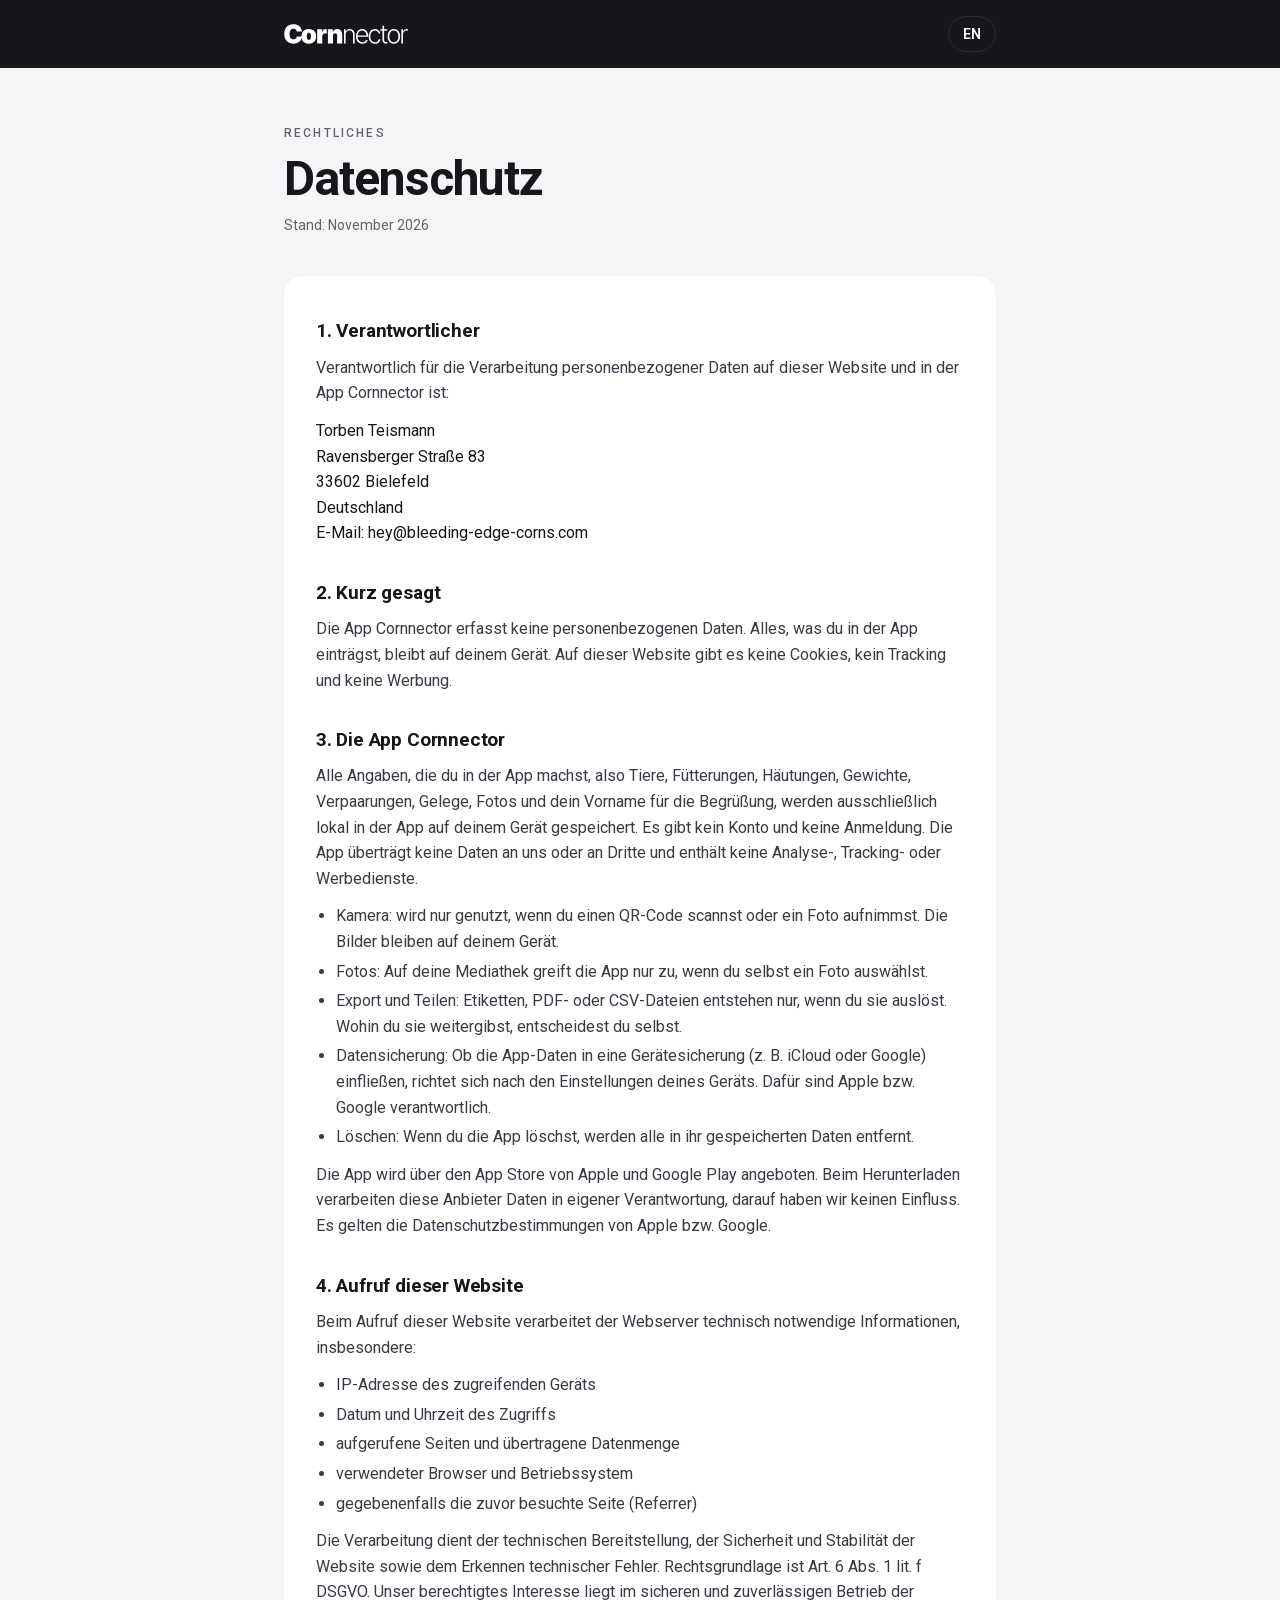
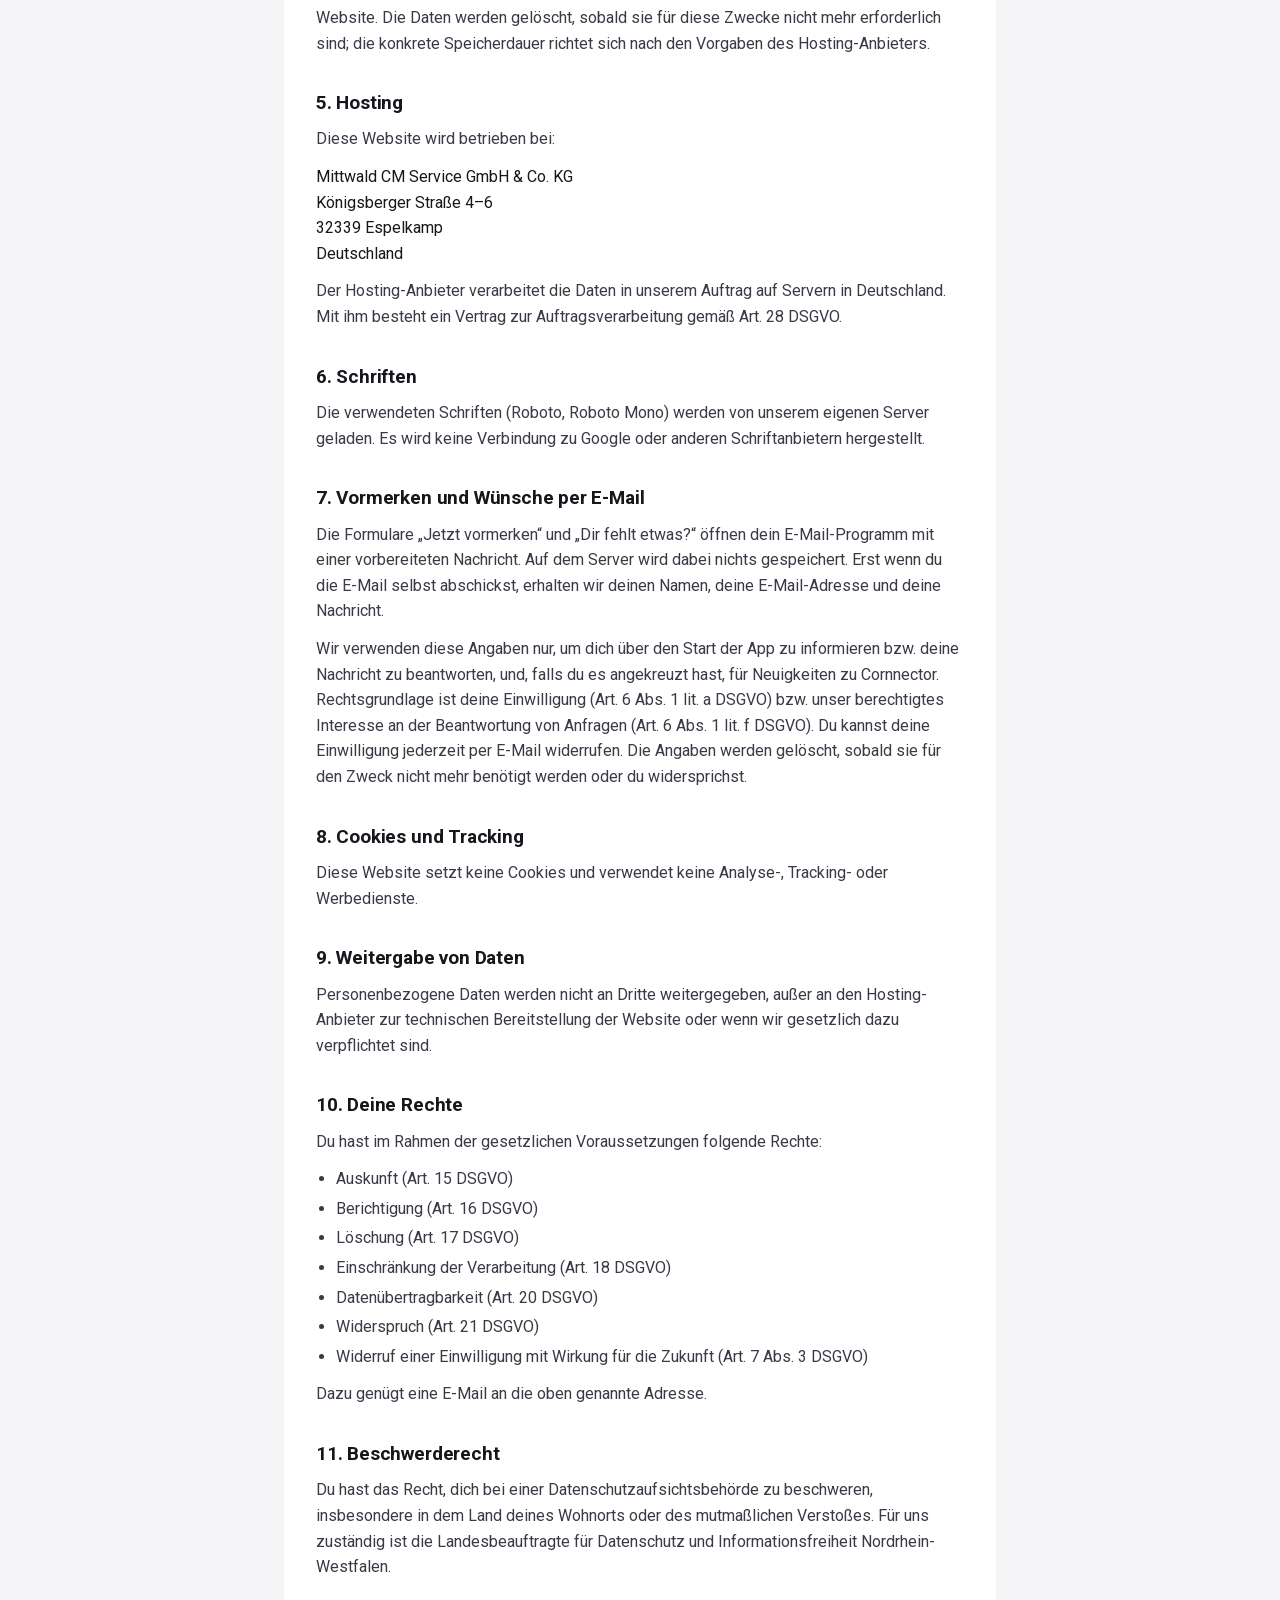
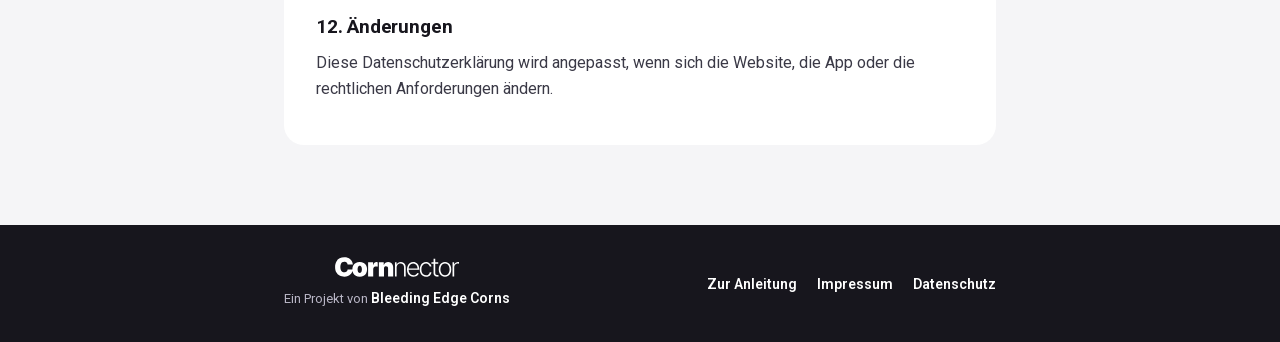
==== datenschutz/index.html @ 2b3719d5 "Cornnector-Seite (DE/EN) mit Pages-Workflow Co-Authored-By: Claude Opus 5.5 <noreply@anthropic.com> " ====
<!DOCTYPE html>
<html lang="de">
<head>
<meta charset="utf-8">
<meta name="viewport" content="width=device-width, initial-scale=1">
<meta name="robots" content="noindex, follow">
<title>Datenschutz · Cornnector</title>
<style>
@font-face{font-family:'Roboto';font-style:normal;font-weight:100 900;font-display:swap;src:url(../assets/fonts/roboto-latin-ext-0.woff2) format('woff2');unicode-range:U+0100-02BA,U+02BD-02C5,U+02C7-02CC,U+02CE-02D7,U+02DD-02FF,U+1D00-1DBF,U+1E00-1E9F,U+1EF2-1EFF,U+2020,U+20A0-20AB,U+20AD-20C0,U+2113,U+2C60-2C7F,U+A720-A7FF}
@font-face{font-family:'Roboto';font-style:normal;font-weight:100 900;font-display:swap;src:url(../assets/fonts/roboto-latin-1.woff2) format('woff2');unicode-range:U+0000-00FF,U+0131,U+0152-0153,U+02BB-02BC,U+02C6,U+02DA,U+02DC,U+0304,U+0308,U+0329,U+2000-206F,U+20AC,U+2122,U+2191,U+2193,U+2212,U+2215,U+FEFF,U+FFFD}
@font-face{font-family:'Roboto Mono';font-style:normal;font-weight:100 900;font-display:swap;src:url(../assets/fonts/roboto-mono-latin-ext-wght-normal.woff2) format('woff2');unicode-range:U+0100-02BA,U+02BD-02C5,U+02C7-02CC,U+02CE-02D7,U+02DD-02FF,U+1D00-1DBF,U+1E00-1E9F,U+1EF2-1EFF,U+2020,U+20A0-20AB,U+20AD-20C0,U+2113,U+2C60-2C7F,U+A720-A7FF}
@font-face{font-family:'Roboto Mono';font-style:normal;font-weight:100 900;font-display:swap;src:url(../assets/fonts/roboto-mono-latin-wght-normal.woff2) format('woff2');unicode-range:U+0000-00FF,U+0131,U+0152-0153,U+02BB-02BC,U+02C6,U+02DA,U+02DC,U+0304,U+0308,U+0329,U+2000-206F,U+20AC,U+2122,U+2191,U+2193,U+2212,U+2215,U+FEFF,U+FFFD}
:root{--ink:#17161d;--copy:#3a3946;--muted:#63616f;--line:#e5e7eb;--bg:#f5f5f7}
*{box-sizing:border-box}html{-webkit-text-size-adjust:100%}
body{margin:0;background:var(--bg);color:var(--copy);font:16px/1.6 Roboto,-apple-system,BlinkMacSystemFont,"Segoe UI",Helvetica,Arial,sans-serif;-webkit-font-smoothing:antialiased}
::selection{background:var(--ink);color:#fff}
.in{max-width:760px;margin:0 auto;padding:0 24px}
header,footer{background:var(--ink);color:#b9b6c6}
header .in{display:flex;align-items:center;justify-content:space-between;height:68px;gap:16px}
header img,footer img{height:20px;width:auto;display:block}
header a,footer a{color:#fff;text-decoration:none;font-weight:600;font-size:14px}
header a:hover,footer a:hover{text-decoration:underline}
.lang{border:1px solid #2c2a35;border-radius:99px;padding:6px 14px}
main{padding:56px 0 80px}
.eb{font-size:12px;letter-spacing:.18em;text-transform:uppercase;font-weight:500;color:var(--muted);margin:0 0 10px}
h1{font-size:clamp(34px,6vw,48px);line-height:1.1;letter-spacing:-.02em;color:var(--ink);margin:0 0 8px;font-weight:700}
.stand{color:var(--muted);margin:0 0 40px;font-size:14px}
.card{background:#fff;border-radius:20px;padding:8px 32px 32px}
h2{font-size:19px;color:var(--ink);margin:32px 0 8px;font-weight:700;letter-spacing:-.01em}
p{margin:0 0 12px}ul{margin:0 0 12px;padding-left:20px}li{margin:4px 0}
.adr{color:var(--ink)}.note{background:var(--bg);border-radius:12px;padding:12px 16px;margin-top:24px;font-size:14px}
main a{color:var(--ink);font-weight:600}
footer{font-size:14px;padding:32px 0}footer .in{display:flex;justify-content:space-between;align-items:center;gap:16px;flex-wrap:wrap}
footer nav{display:flex;gap:20px;flex-wrap:wrap}
.fbrand{display:flex;flex-direction:column;gap:10px}.fbrand span{font-size:13px}
@media(max-width:560px){.card{padding:4px 20px 24px;border-radius:16px}main{padding:40px 0 56px}}
</style>
</head>
<body>
<header><div class="in"><a href="../" aria-label="Cornnector"><img src="[data-uri]" alt="Cornnector"></a><a class="lang" href="../en/privacy/" hreflang="en">EN</a></div></header>
<main><div class="in">
<p class="eb">Rechtliches</p>
<h1>Datenschutz</h1>
<p class="stand">Stand: November 2026</p>
<div class="card">
<h2>1. Verantwortlicher</h2>
<p>Verantwortlich für die Verarbeitung personenbezogener Daten auf dieser Website und in der App Cornnector ist:</p>
<p class="adr">Torben Teismann<br>Ravensberger Straße 83<br>33602 Bielefeld<br>Deutschland<br>E-Mail: hey@bleeding-edge-corns.com</p>
<h2>2. Kurz gesagt</h2>
<p>Die App Cornnector erfasst keine personenbezogenen Daten. Alles, was du in der App einträgst, bleibt auf deinem Gerät. Auf dieser Website gibt es keine Cookies, kein Tracking und keine Werbung.</p>
<h2>3. Die App Cornnector</h2>
<p>Alle Angaben, die du in der App machst, also Tiere, Fütterungen, Häutungen, Gewichte, Verpaarungen, Gelege, Fotos und dein Vorname für die Begrüßung, werden ausschließlich lokal in der App auf deinem Gerät gespeichert. Es gibt kein Konto und keine Anmeldung. Die App überträgt keine Daten an uns oder an Dritte und enthält keine Analyse-, Tracking- oder Werbedienste.</p>
<ul><li>Kamera: wird nur genutzt, wenn du einen QR-Code scannst oder ein Foto aufnimmst. Die Bilder bleiben auf deinem Gerät.</li><li>Fotos: Auf deine Mediathek greift die App nur zu, wenn du selbst ein Foto auswählst.</li><li>Export und Teilen: Etiketten, PDF- oder CSV-Dateien entstehen nur, wenn du sie auslöst. Wohin du sie weitergibst, entscheidest du selbst.</li><li>Datensicherung: Ob die App-Daten in eine Gerätesicherung (z. B. iCloud oder Google) einfließen, richtet sich nach den Einstellungen deines Geräts. Dafür sind Apple bzw. Google verantwortlich.</li><li>Löschen: Wenn du die App löschst, werden alle in ihr gespeicherten Daten entfernt.</li></ul>
<p>Die App wird über den App Store von Apple und Google Play angeboten. Beim Herunterladen verarbeiten diese Anbieter Daten in eigener Verantwortung, darauf haben wir keinen Einfluss. Es gelten die Datenschutzbestimmungen von Apple bzw. Google.</p>
<h2>4. Aufruf dieser Website</h2>
<p>Beim Aufruf dieser Website verarbeitet der Webserver technisch notwendige Informationen, insbesondere:</p>
<ul><li>IP-Adresse des zugreifenden Geräts</li><li>Datum und Uhrzeit des Zugriffs</li><li>aufgerufene Seiten und übertragene Datenmenge</li><li>verwendeter Browser und Betriebssystem</li><li>gegebenenfalls die zuvor besuchte Seite (Referrer)</li></ul>
<p>Die Verarbeitung dient der technischen Bereitstellung, der Sicherheit und Stabilität der Website sowie dem Erkennen technischer Fehler. Rechtsgrundlage ist Art. 6 Abs. 1 lit. f DSGVO. Unser berechtigtes Interesse liegt im sicheren und zuverlässigen Betrieb der Website. Die Daten werden gelöscht, sobald sie für diese Zwecke nicht mehr erforderlich sind; die konkrete Speicherdauer richtet sich nach den Vorgaben des Hosting-Anbieters.</p>
<h2>5. Hosting</h2>
<p>Diese Website wird betrieben bei:</p>
<p class="adr">Mittwald CM Service GmbH &amp; Co. KG<br>Königsberger Straße 4–6<br>32339 Espelkamp<br>Deutschland</p>
<p>Der Hosting-Anbieter verarbeitet die Daten in unserem Auftrag auf Servern in Deutschland. Mit ihm besteht ein Vertrag zur Auftragsverarbeitung gemäß Art. 28 DSGVO.</p>
<h2>6. Schriften</h2>
<p>Die verwendeten Schriften (Roboto, Roboto Mono) werden von unserem eigenen Server geladen. Es wird keine Verbindung zu Google oder anderen Schriftanbietern hergestellt.</p>
<h2>7. Vormerken und Wünsche per E-Mail</h2>
<p>Die Formulare „Jetzt vormerken“ und „Dir fehlt etwas?“ öffnen dein E-Mail-Programm mit einer vorbereiteten Nachricht. Auf dem Server wird dabei nichts gespeichert. Erst wenn du die E-Mail selbst abschickst, erhalten wir deinen Namen, deine E-Mail-Adresse und deine Nachricht.</p>
<p>Wir verwenden diese Angaben nur, um dich über den Start der App zu informieren bzw. deine Nachricht zu beantworten, und, falls du es angekreuzt hast, für Neuigkeiten zu Cornnector. Rechtsgrundlage ist deine Einwilligung (Art. 6 Abs. 1 lit. a DSGVO) bzw. unser berechtigtes Interesse an der Beantwortung von Anfragen (Art. 6 Abs. 1 lit. f DSGVO). Du kannst deine Einwilligung jederzeit per E-Mail widerrufen. Die Angaben werden gelöscht, sobald sie für den Zweck nicht mehr benötigt werden oder du widersprichst.</p>
<h2>8. Cookies und Tracking</h2>
<p>Diese Website setzt keine Cookies und verwendet keine Analyse-, Tracking- oder Werbedienste.</p>
<h2>9. Weitergabe von Daten</h2>
<p>Personenbezogene Daten werden nicht an Dritte weitergegeben, außer an den Hosting-Anbieter zur technischen Bereitstellung der Website oder wenn wir gesetzlich dazu verpflichtet sind.</p>
<h2>10. Deine Rechte</h2>
<p>Du hast im Rahmen der gesetzlichen Voraussetzungen folgende Rechte:</p>
<ul><li>Auskunft (Art. 15 DSGVO)</li><li>Berichtigung (Art. 16 DSGVO)</li><li>Löschung (Art. 17 DSGVO)</li><li>Einschränkung der Verarbeitung (Art. 18 DSGVO)</li><li>Datenübertragbarkeit (Art. 20 DSGVO)</li><li>Widerspruch (Art. 21 DSGVO)</li><li>Widerruf einer Einwilligung mit Wirkung für die Zukunft (Art. 7 Abs. 3 DSGVO)</li></ul>
<p>Dazu genügt eine E-Mail an die oben genannte Adresse.</p>
<h2>11. Beschwerderecht</h2>
<p>Du hast das Recht, dich bei einer Datenschutzaufsichtsbehörde zu beschweren, insbesondere in dem Land deines Wohnorts oder des mutmaßlichen Verstoßes. Für uns zuständig ist die Landesbeauftragte für Datenschutz und Informationsfreiheit Nordrhein-Westfalen.</p>
<h2>12. Änderungen</h2>
<p>Diese Datenschutzerklärung wird angepasst, wenn sich die Website, die App oder die rechtlichen Anforderungen ändern.</p>
</div>
</div></main>
<footer><div class="in"><div class="fbrand"><img src="[data-uri]" alt="Cornnector"><span>Ein Projekt von <a href="https://www.bleeding-edge-corns.com/">Bleeding Edge Corns</a></span></div><nav><a href="../">Zur Anleitung</a><a href="../impressum/">Impressum</a><a href="../datenschutz/">Datenschutz</a></nav></div></footer>
</body>
</html>
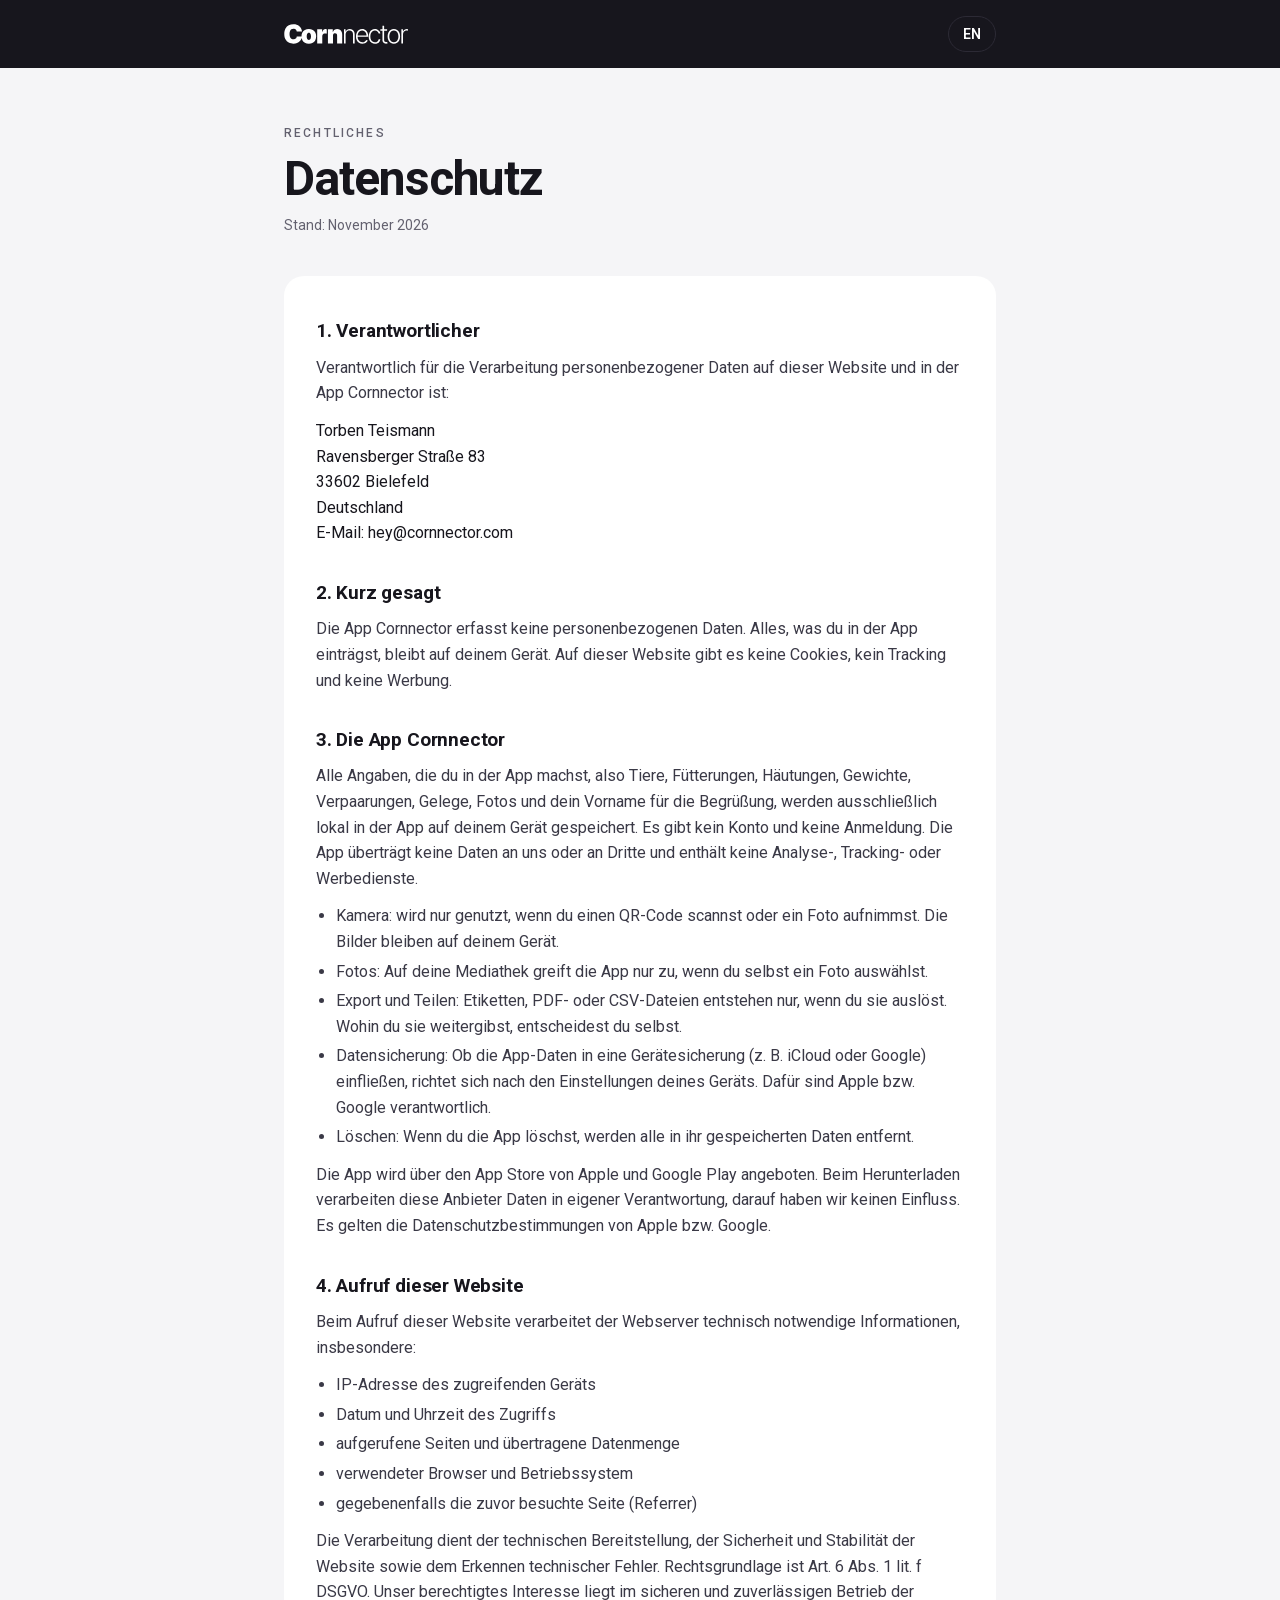
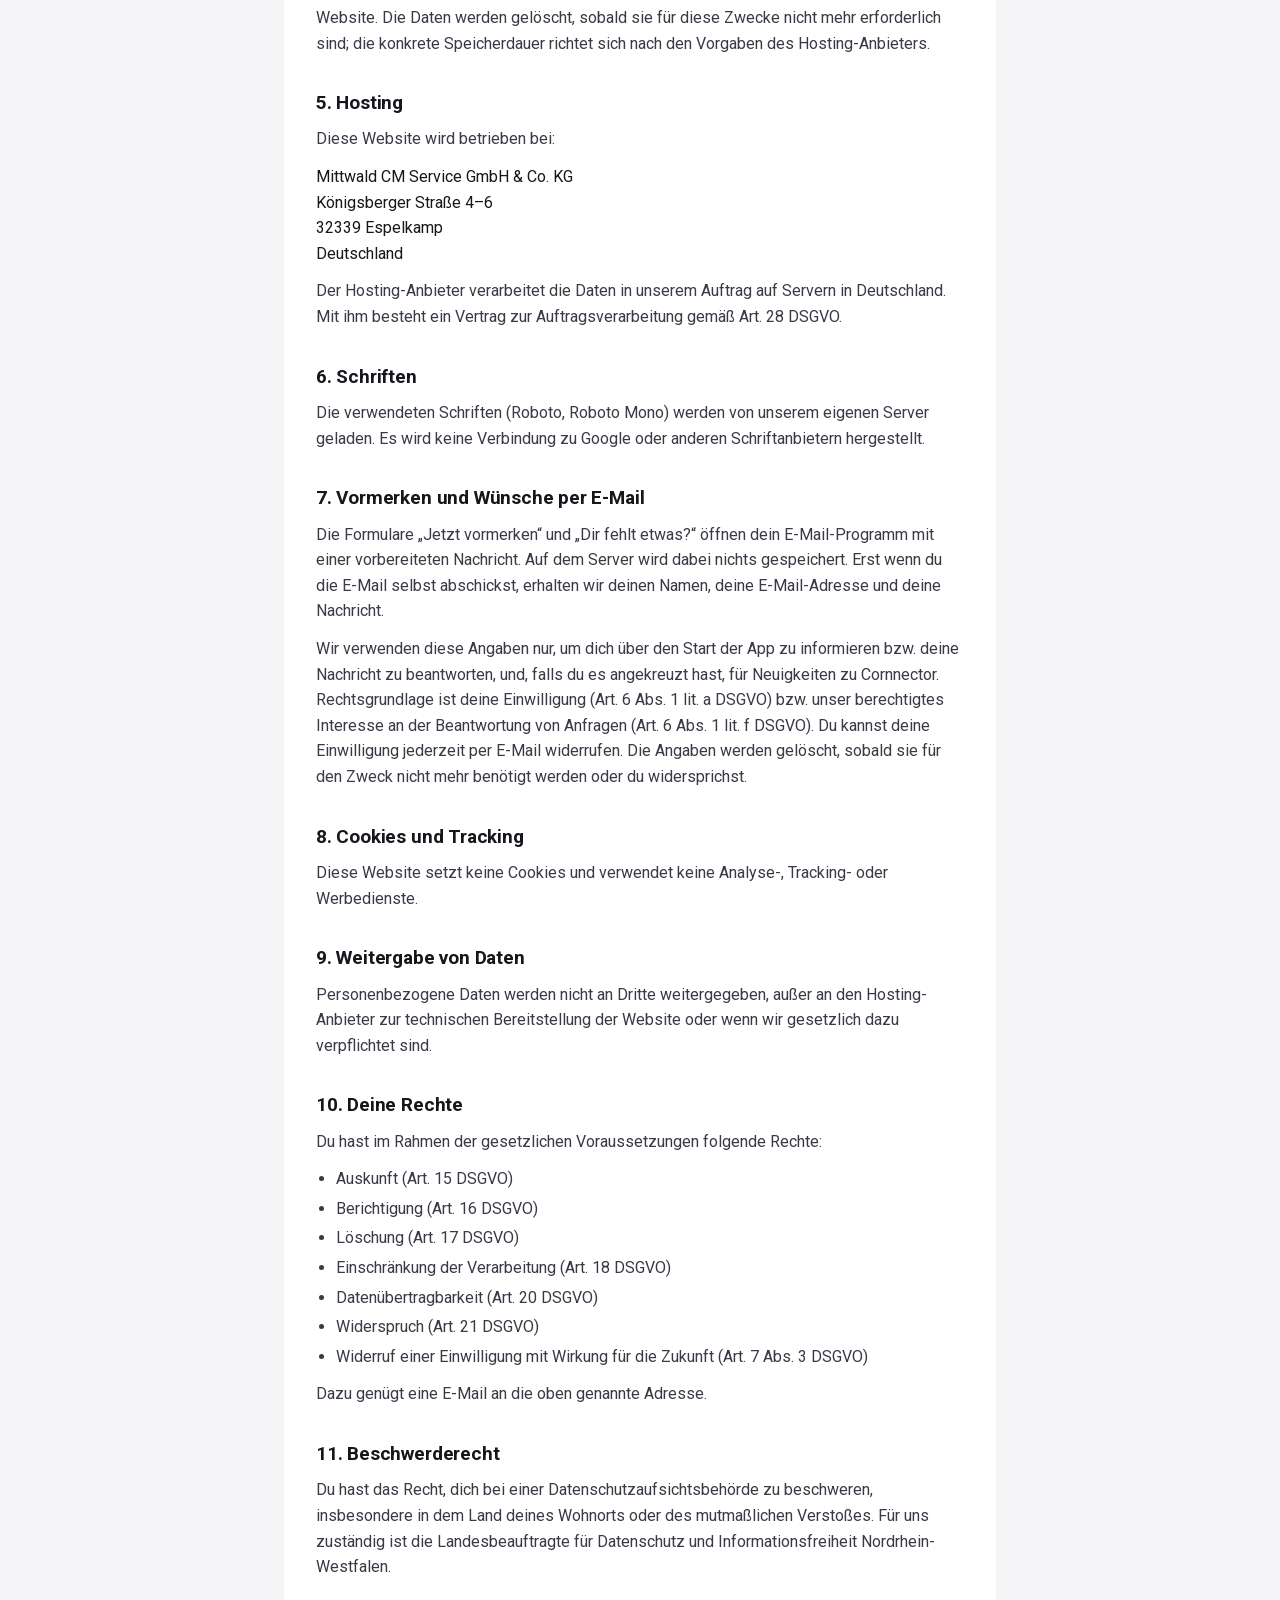
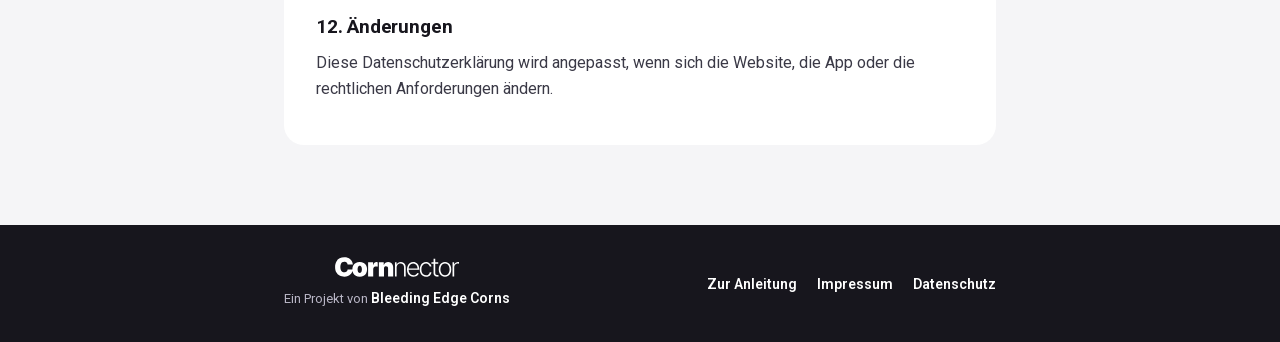
==== commit 5e7efe2b: "Kontakt überall auf hey@cornnector.com umgestellt Co-Authored-By: Claude Opus 5.5 <noreply@anthropic" ====
--- a/datenschutz/index.html
+++ b/datenschutz/index.html
@@ -45,7 +45,7 @@
 <div class="card">
 <h2>1. Verantwortlicher</h2>
 <p>Verantwortlich für die Verarbeitung personenbezogener Daten auf dieser Website und in der App Cornnector ist:</p>
-<p class="adr">Torben Teismann<br>Ravensberger Straße 83<br>33602 Bielefeld<br>Deutschland<br>E-Mail: hey@bleeding-edge-corns.com</p>
+<p class="adr">Torben Teismann<br>Ravensberger Straße 83<br>33602 Bielefeld<br>Deutschland<br>E-Mail: hey@cornnector.com</p>
 <h2>2. Kurz gesagt</h2>
 <p>Die App Cornnector erfasst keine personenbezogenen Daten. Alles, was du in der App einträgst, bleibt auf deinem Gerät. Auf dieser Website gibt es keine Cookies, kein Tracking und keine Werbung.</p>
 <h2>3. Die App Cornnector</h2>
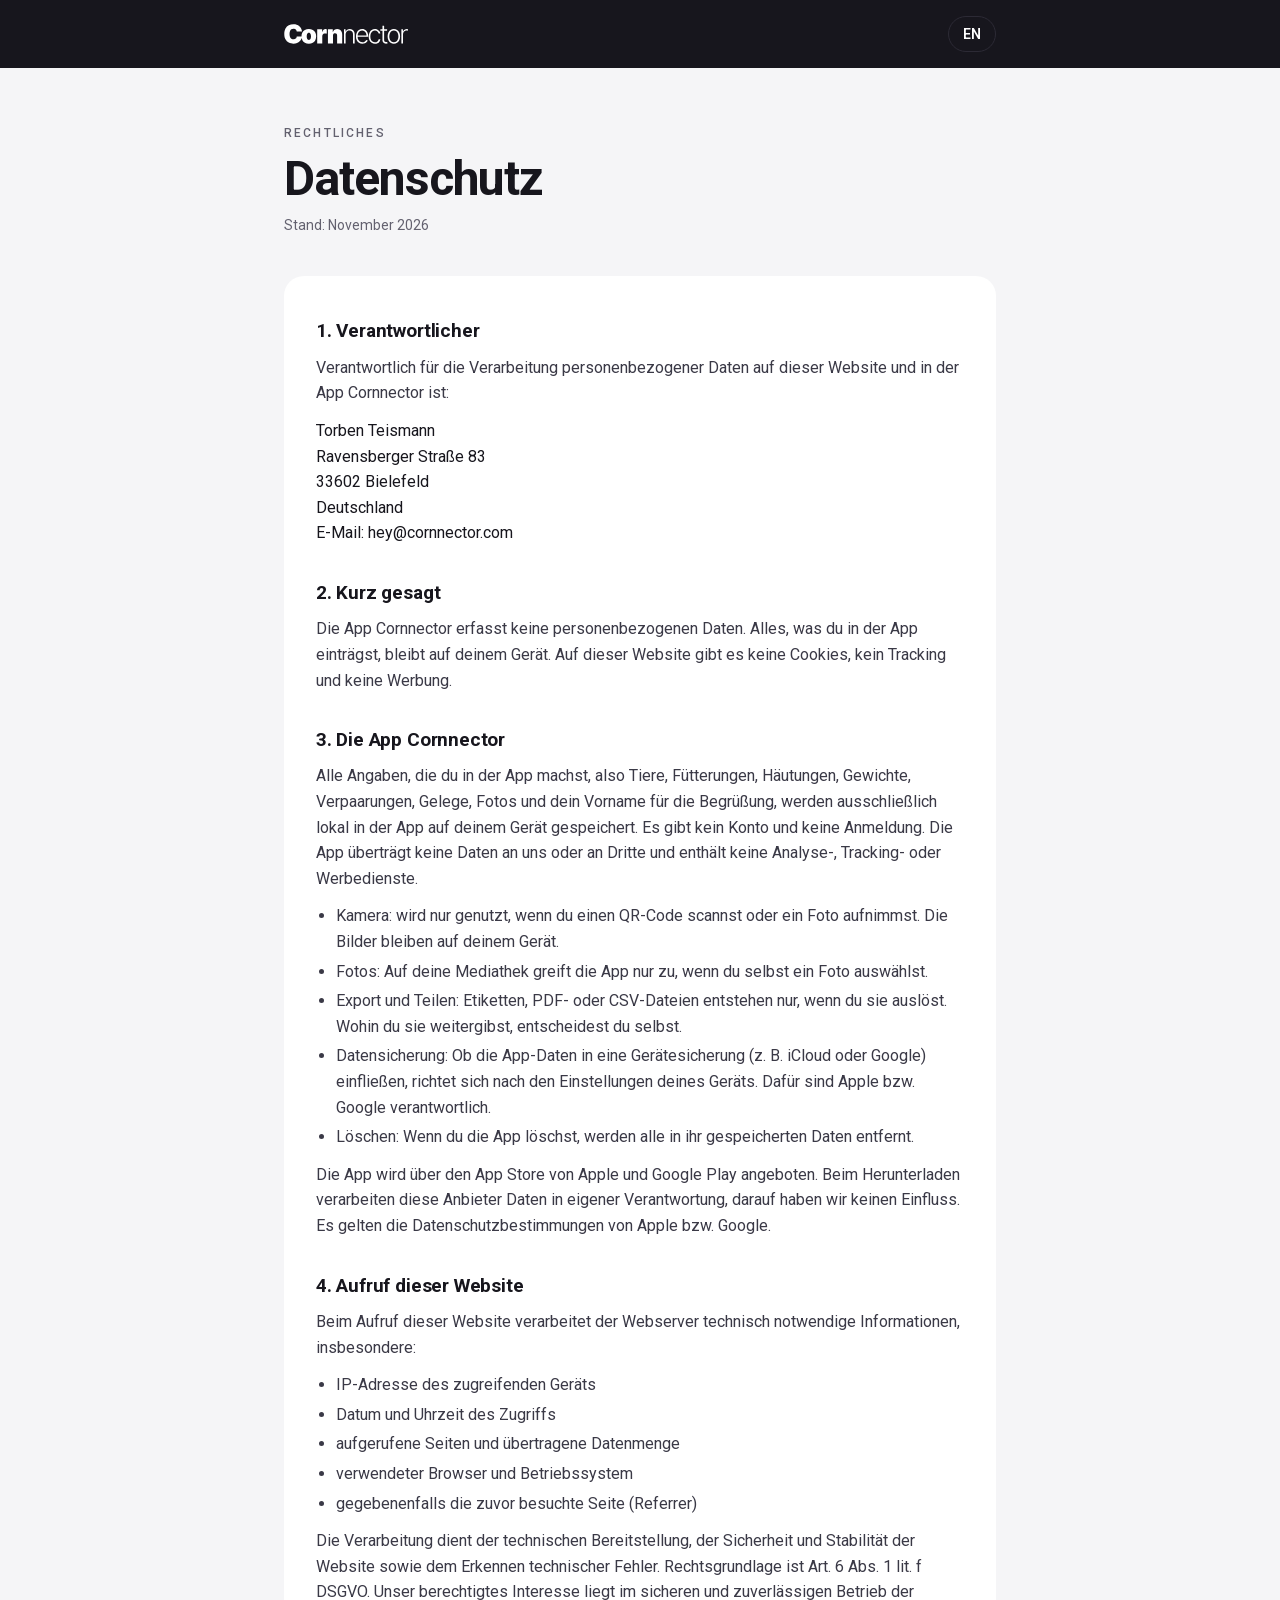
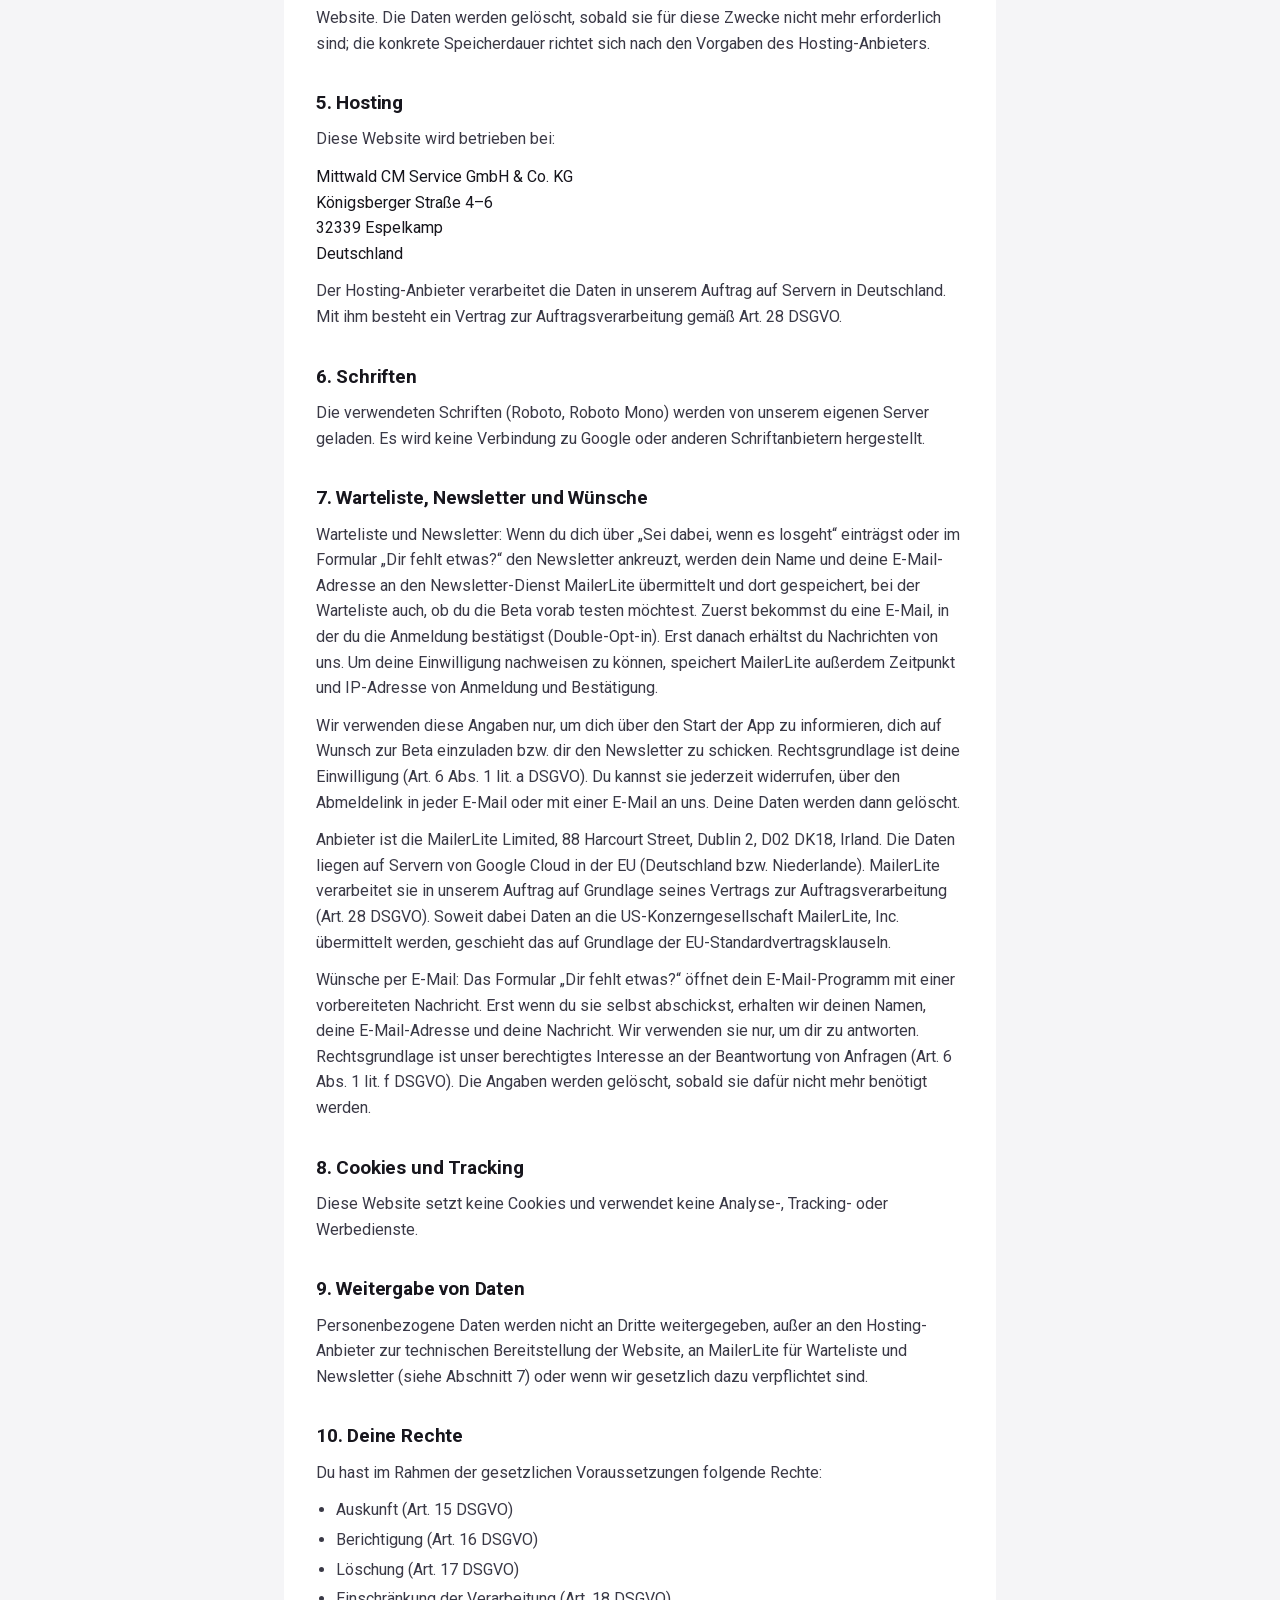
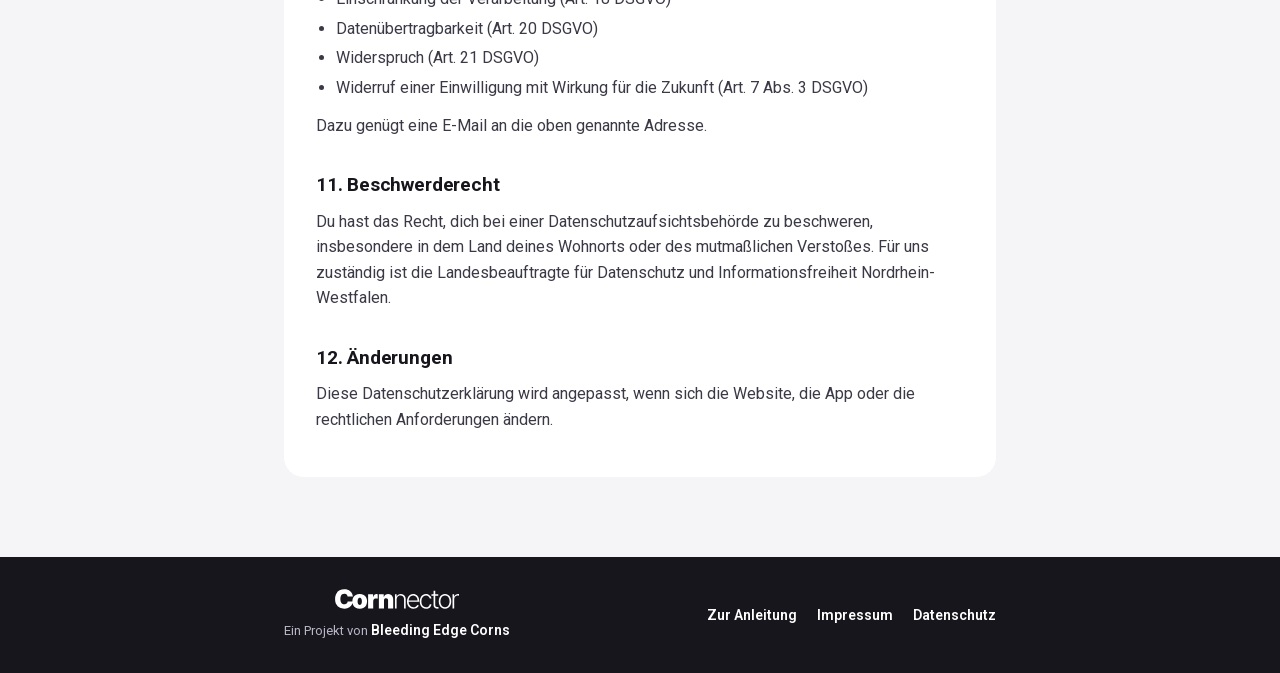
==== commit 82e9dc1a: "Warteliste und Newsletter über MailerLite, Datenschutzerklärung ergänzt Co-Authored-By: Claude Opus " ====
--- a/datenschutz/index.html
+++ b/datenschutz/index.html
@@ -62,13 +62,15 @@
 <p>Der Hosting-Anbieter verarbeitet die Daten in unserem Auftrag auf Servern in Deutschland. Mit ihm besteht ein Vertrag zur Auftragsverarbeitung gemäß Art. 28 DSGVO.</p>
 <h2>6. Schriften</h2>
 <p>Die verwendeten Schriften (Roboto, Roboto Mono) werden von unserem eigenen Server geladen. Es wird keine Verbindung zu Google oder anderen Schriftanbietern hergestellt.</p>
-<h2>7. Vormerken und Wünsche per E-Mail</h2>
-<p>Die Formulare „Jetzt vormerken“ und „Dir fehlt etwas?“ öffnen dein E-Mail-Programm mit einer vorbereiteten Nachricht. Auf dem Server wird dabei nichts gespeichert. Erst wenn du die E-Mail selbst abschickst, erhalten wir deinen Namen, deine E-Mail-Adresse und deine Nachricht.</p>
-<p>Wir verwenden diese Angaben nur, um dich über den Start der App zu informieren bzw. deine Nachricht zu beantworten, und, falls du es angekreuzt hast, für Neuigkeiten zu Cornnector. Rechtsgrundlage ist deine Einwilligung (Art. 6 Abs. 1 lit. a DSGVO) bzw. unser berechtigtes Interesse an der Beantwortung von Anfragen (Art. 6 Abs. 1 lit. f DSGVO). Du kannst deine Einwilligung jederzeit per E-Mail widerrufen. Die Angaben werden gelöscht, sobald sie für den Zweck nicht mehr benötigt werden oder du widersprichst.</p>
+<h2>7. Warteliste, Newsletter und Wünsche</h2>
+<p>Warteliste und Newsletter: Wenn du dich über „Sei dabei, wenn es losgeht“ einträgst oder im Formular „Dir fehlt etwas?“ den Newsletter ankreuzt, werden dein Name und deine E-Mail-Adresse an den Newsletter-Dienst MailerLite übermittelt und dort gespeichert, bei der Warteliste auch, ob du die Beta vorab testen möchtest. Zuerst bekommst du eine E-Mail, in der du die Anmeldung bestätigst (Double-Opt-in). Erst danach erhältst du Nachrichten von uns. Um deine Einwilligung nachweisen zu können, speichert MailerLite außerdem Zeitpunkt und IP-Adresse von Anmeldung und Bestätigung.</p>
+<p>Wir verwenden diese Angaben nur, um dich über den Start der App zu informieren, dich auf Wunsch zur Beta einzuladen bzw. dir den Newsletter zu schicken. Rechtsgrundlage ist deine Einwilligung (Art. 6 Abs. 1 lit. a DSGVO). Du kannst sie jederzeit widerrufen, über den Abmeldelink in jeder E-Mail oder mit einer E-Mail an uns. Deine Daten werden dann gelöscht.</p>
+<p>Anbieter ist die MailerLite Limited, 88 Harcourt Street, Dublin 2, D02 DK18, Irland. Die Daten liegen auf Servern von Google Cloud in der EU (Deutschland bzw. Niederlande). MailerLite verarbeitet sie in unserem Auftrag auf Grundlage seines Vertrags zur Auftragsverarbeitung (Art. 28 DSGVO). Soweit dabei Daten an die US-Konzerngesellschaft MailerLite, Inc. übermittelt werden, geschieht das auf Grundlage der EU-Standardvertragsklauseln.</p>
+<p>Wünsche per E-Mail: Das Formular „Dir fehlt etwas?“ öffnet dein E-Mail-Programm mit einer vorbereiteten Nachricht. Erst wenn du sie selbst abschickst, erhalten wir deinen Namen, deine E-Mail-Adresse und deine Nachricht. Wir verwenden sie nur, um dir zu antworten. Rechtsgrundlage ist unser berechtigtes Interesse an der Beantwortung von Anfragen (Art. 6 Abs. 1 lit. f DSGVO). Die Angaben werden gelöscht, sobald sie dafür nicht mehr benötigt werden.</p>
 <h2>8. Cookies und Tracking</h2>
 <p>Diese Website setzt keine Cookies und verwendet keine Analyse-, Tracking- oder Werbedienste.</p>
 <h2>9. Weitergabe von Daten</h2>
-<p>Personenbezogene Daten werden nicht an Dritte weitergegeben, außer an den Hosting-Anbieter zur technischen Bereitstellung der Website oder wenn wir gesetzlich dazu verpflichtet sind.</p>
+<p>Personenbezogene Daten werden nicht an Dritte weitergegeben, außer an den Hosting-Anbieter zur technischen Bereitstellung der Website, an MailerLite für Warteliste und Newsletter (siehe Abschnitt 7) oder wenn wir gesetzlich dazu verpflichtet sind.</p>
 <h2>10. Deine Rechte</h2>
 <p>Du hast im Rahmen der gesetzlichen Voraussetzungen folgende Rechte:</p>
 <ul><li>Auskunft (Art. 15 DSGVO)</li><li>Berichtigung (Art. 16 DSGVO)</li><li>Löschung (Art. 17 DSGVO)</li><li>Einschränkung der Verarbeitung (Art. 18 DSGVO)</li><li>Datenübertragbarkeit (Art. 20 DSGVO)</li><li>Widerspruch (Art. 21 DSGVO)</li><li>Widerruf einer Einwilligung mit Wirkung für die Zukunft (Art. 7 Abs. 3 DSGVO)</li></ul>
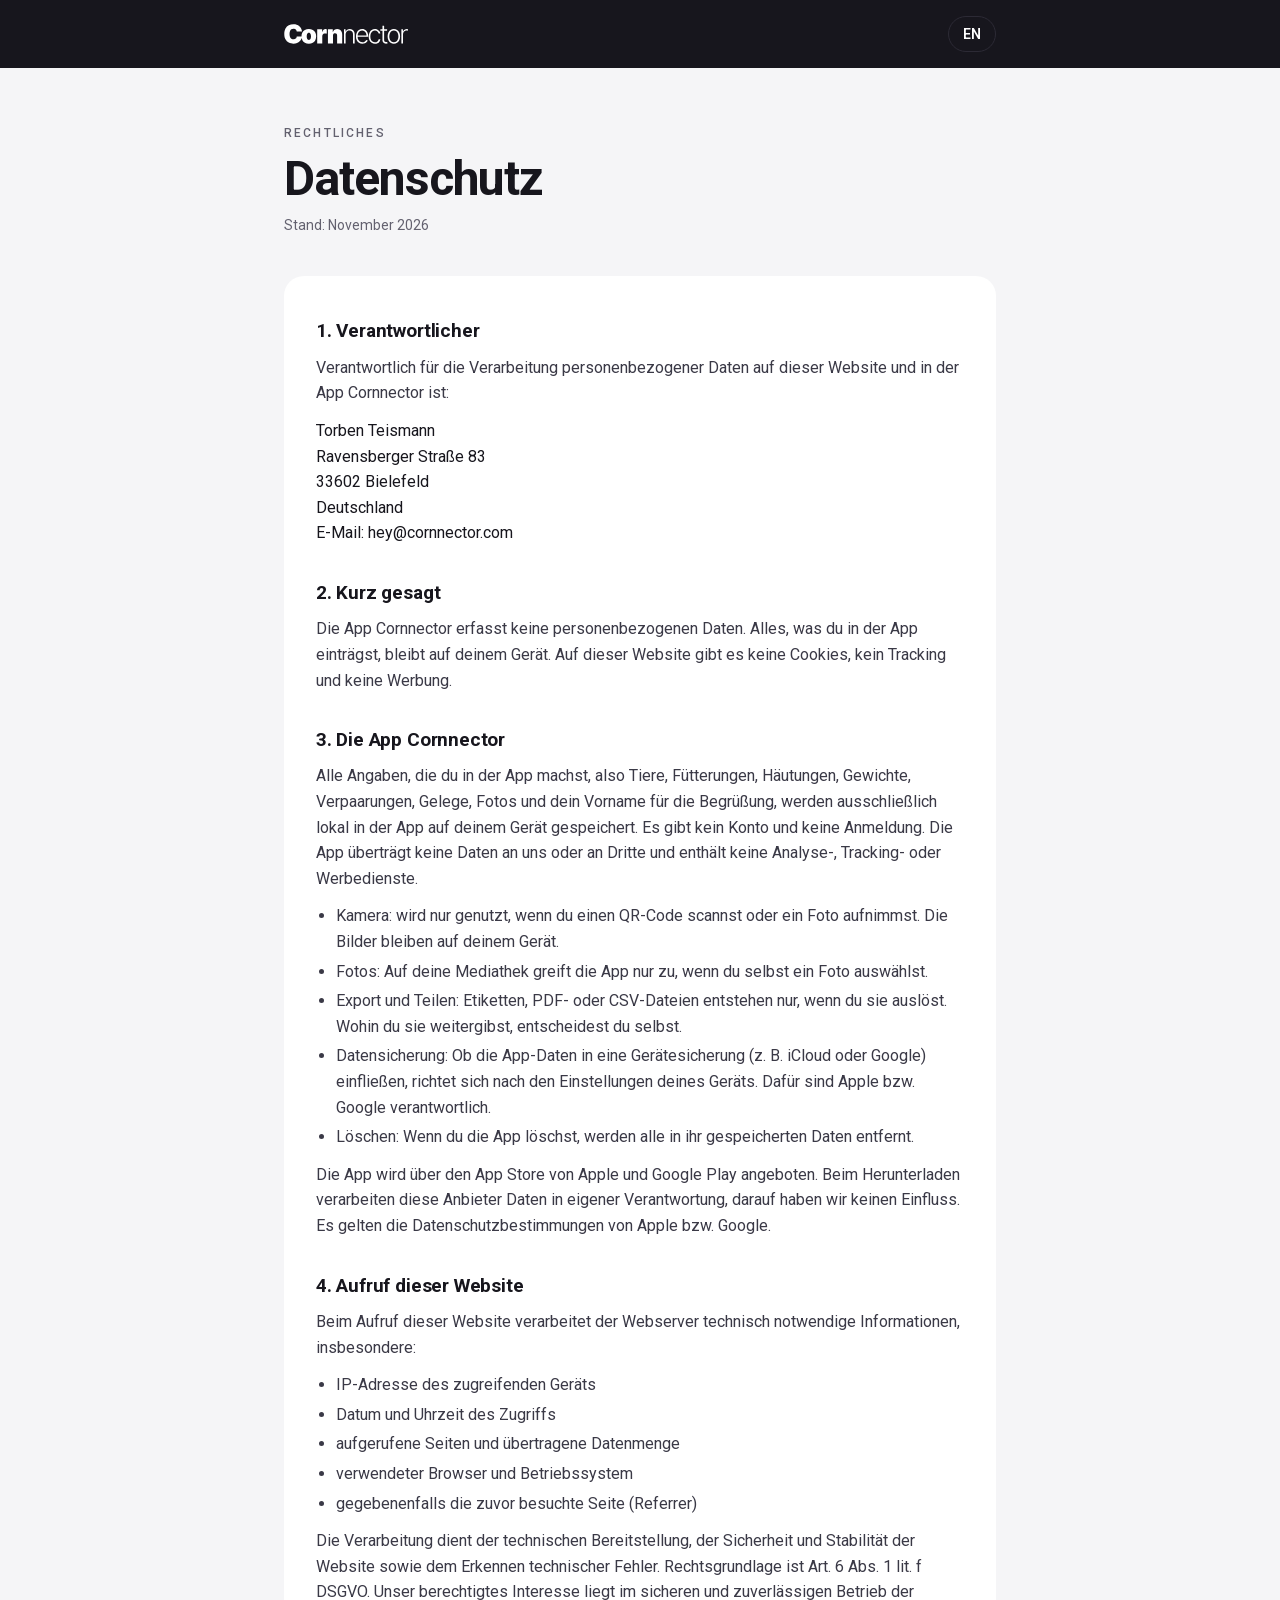
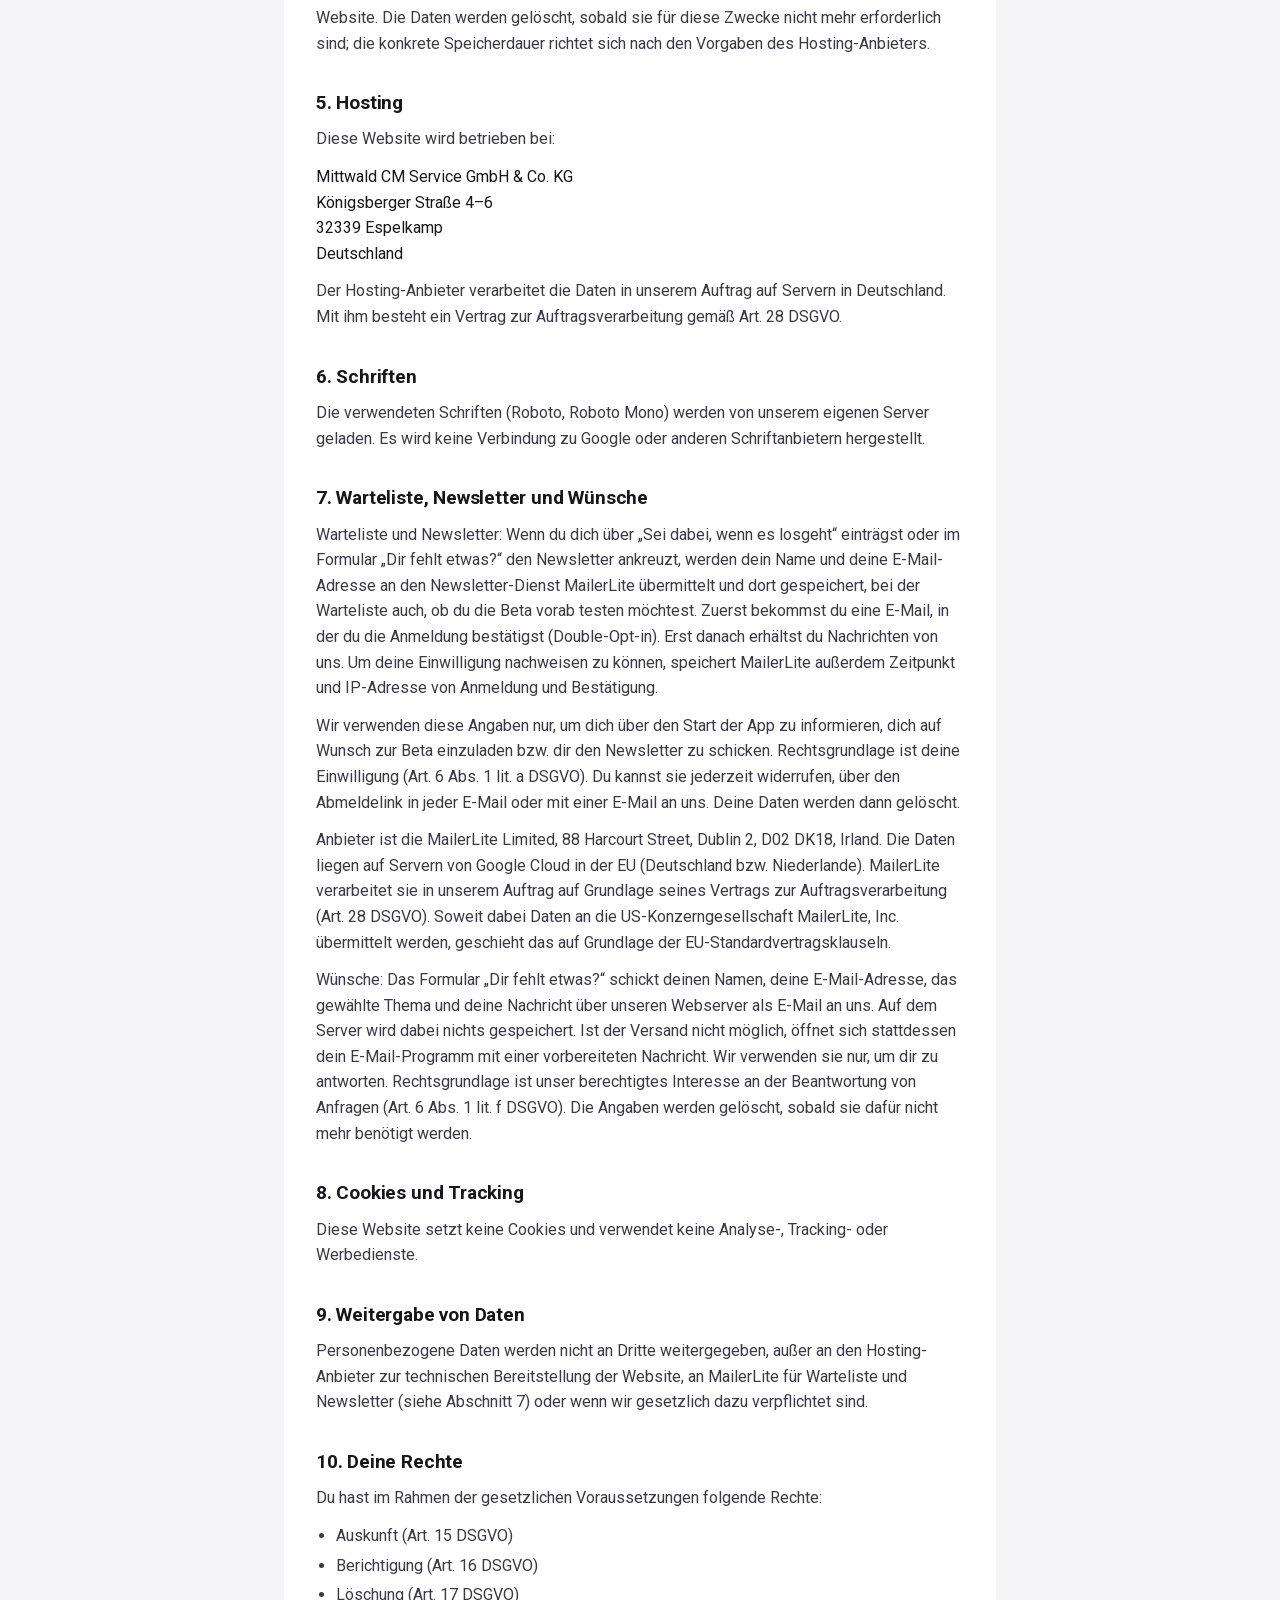
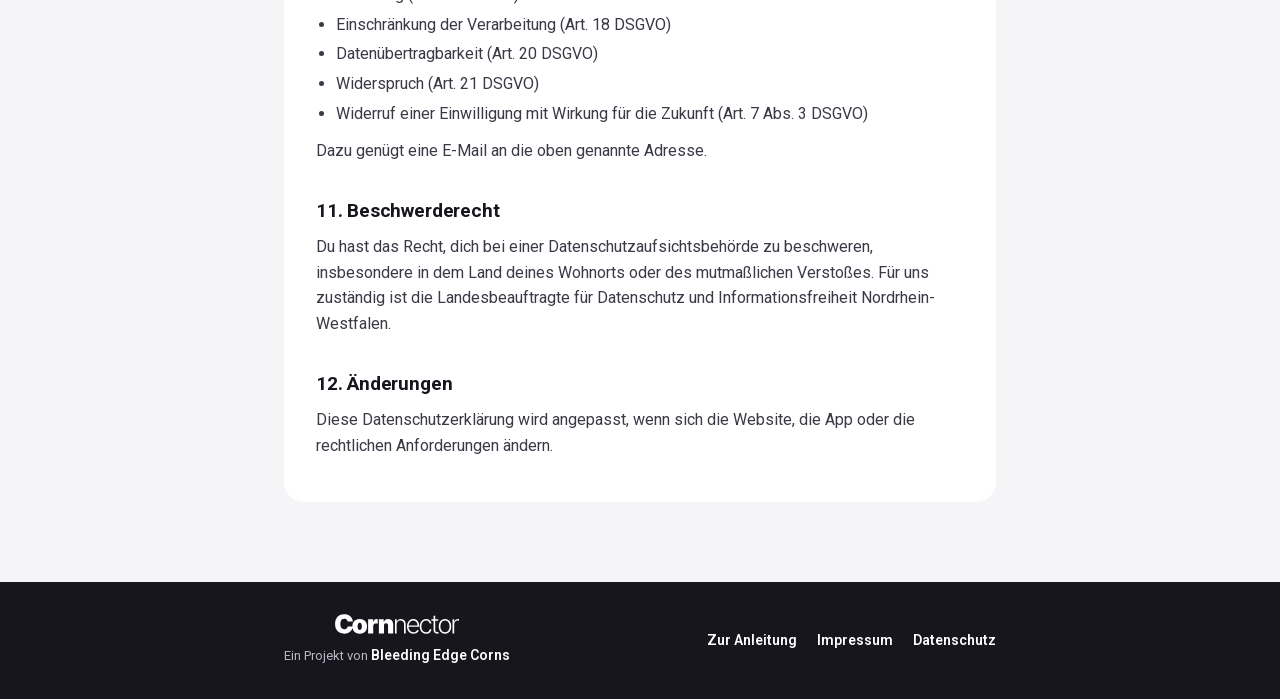
==== commit b1bee08a: "Warteliste: Bestätigung als Box; Wunschformular sendet über senden.php (Fallback Mailprogramm) Co-Au" ====
--- a/datenschutz/index.html
+++ b/datenschutz/index.html
@@ -66,7 +66,7 @@
 <p>Warteliste und Newsletter: Wenn du dich über „Sei dabei, wenn es losgeht“ einträgst oder im Formular „Dir fehlt etwas?“ den Newsletter ankreuzt, werden dein Name und deine E-Mail-Adresse an den Newsletter-Dienst MailerLite übermittelt und dort gespeichert, bei der Warteliste auch, ob du die Beta vorab testen möchtest. Zuerst bekommst du eine E-Mail, in der du die Anmeldung bestätigst (Double-Opt-in). Erst danach erhältst du Nachrichten von uns. Um deine Einwilligung nachweisen zu können, speichert MailerLite außerdem Zeitpunkt und IP-Adresse von Anmeldung und Bestätigung.</p>
 <p>Wir verwenden diese Angaben nur, um dich über den Start der App zu informieren, dich auf Wunsch zur Beta einzuladen bzw. dir den Newsletter zu schicken. Rechtsgrundlage ist deine Einwilligung (Art. 6 Abs. 1 lit. a DSGVO). Du kannst sie jederzeit widerrufen, über den Abmeldelink in jeder E-Mail oder mit einer E-Mail an uns. Deine Daten werden dann gelöscht.</p>
 <p>Anbieter ist die MailerLite Limited, 88 Harcourt Street, Dublin 2, D02 DK18, Irland. Die Daten liegen auf Servern von Google Cloud in der EU (Deutschland bzw. Niederlande). MailerLite verarbeitet sie in unserem Auftrag auf Grundlage seines Vertrags zur Auftragsverarbeitung (Art. 28 DSGVO). Soweit dabei Daten an die US-Konzerngesellschaft MailerLite, Inc. übermittelt werden, geschieht das auf Grundlage der EU-Standardvertragsklauseln.</p>
-<p>Wünsche per E-Mail: Das Formular „Dir fehlt etwas?“ öffnet dein E-Mail-Programm mit einer vorbereiteten Nachricht. Erst wenn du sie selbst abschickst, erhalten wir deinen Namen, deine E-Mail-Adresse und deine Nachricht. Wir verwenden sie nur, um dir zu antworten. Rechtsgrundlage ist unser berechtigtes Interesse an der Beantwortung von Anfragen (Art. 6 Abs. 1 lit. f DSGVO). Die Angaben werden gelöscht, sobald sie dafür nicht mehr benötigt werden.</p>
+<p>Wünsche: Das Formular „Dir fehlt etwas?“ schickt deinen Namen, deine E-Mail-Adresse, das gewählte Thema und deine Nachricht über unseren Webserver als E-Mail an uns. Auf dem Server wird dabei nichts gespeichert. Ist der Versand nicht möglich, öffnet sich stattdessen dein E-Mail-Programm mit einer vorbereiteten Nachricht. Wir verwenden sie nur, um dir zu antworten. Rechtsgrundlage ist unser berechtigtes Interesse an der Beantwortung von Anfragen (Art. 6 Abs. 1 lit. f DSGVO). Die Angaben werden gelöscht, sobald sie dafür nicht mehr benötigt werden.</p>
 <h2>8. Cookies und Tracking</h2>
 <p>Diese Website setzt keine Cookies und verwendet keine Analyse-, Tracking- oder Werbedienste.</p>
 <h2>9. Weitergabe von Daten</h2>
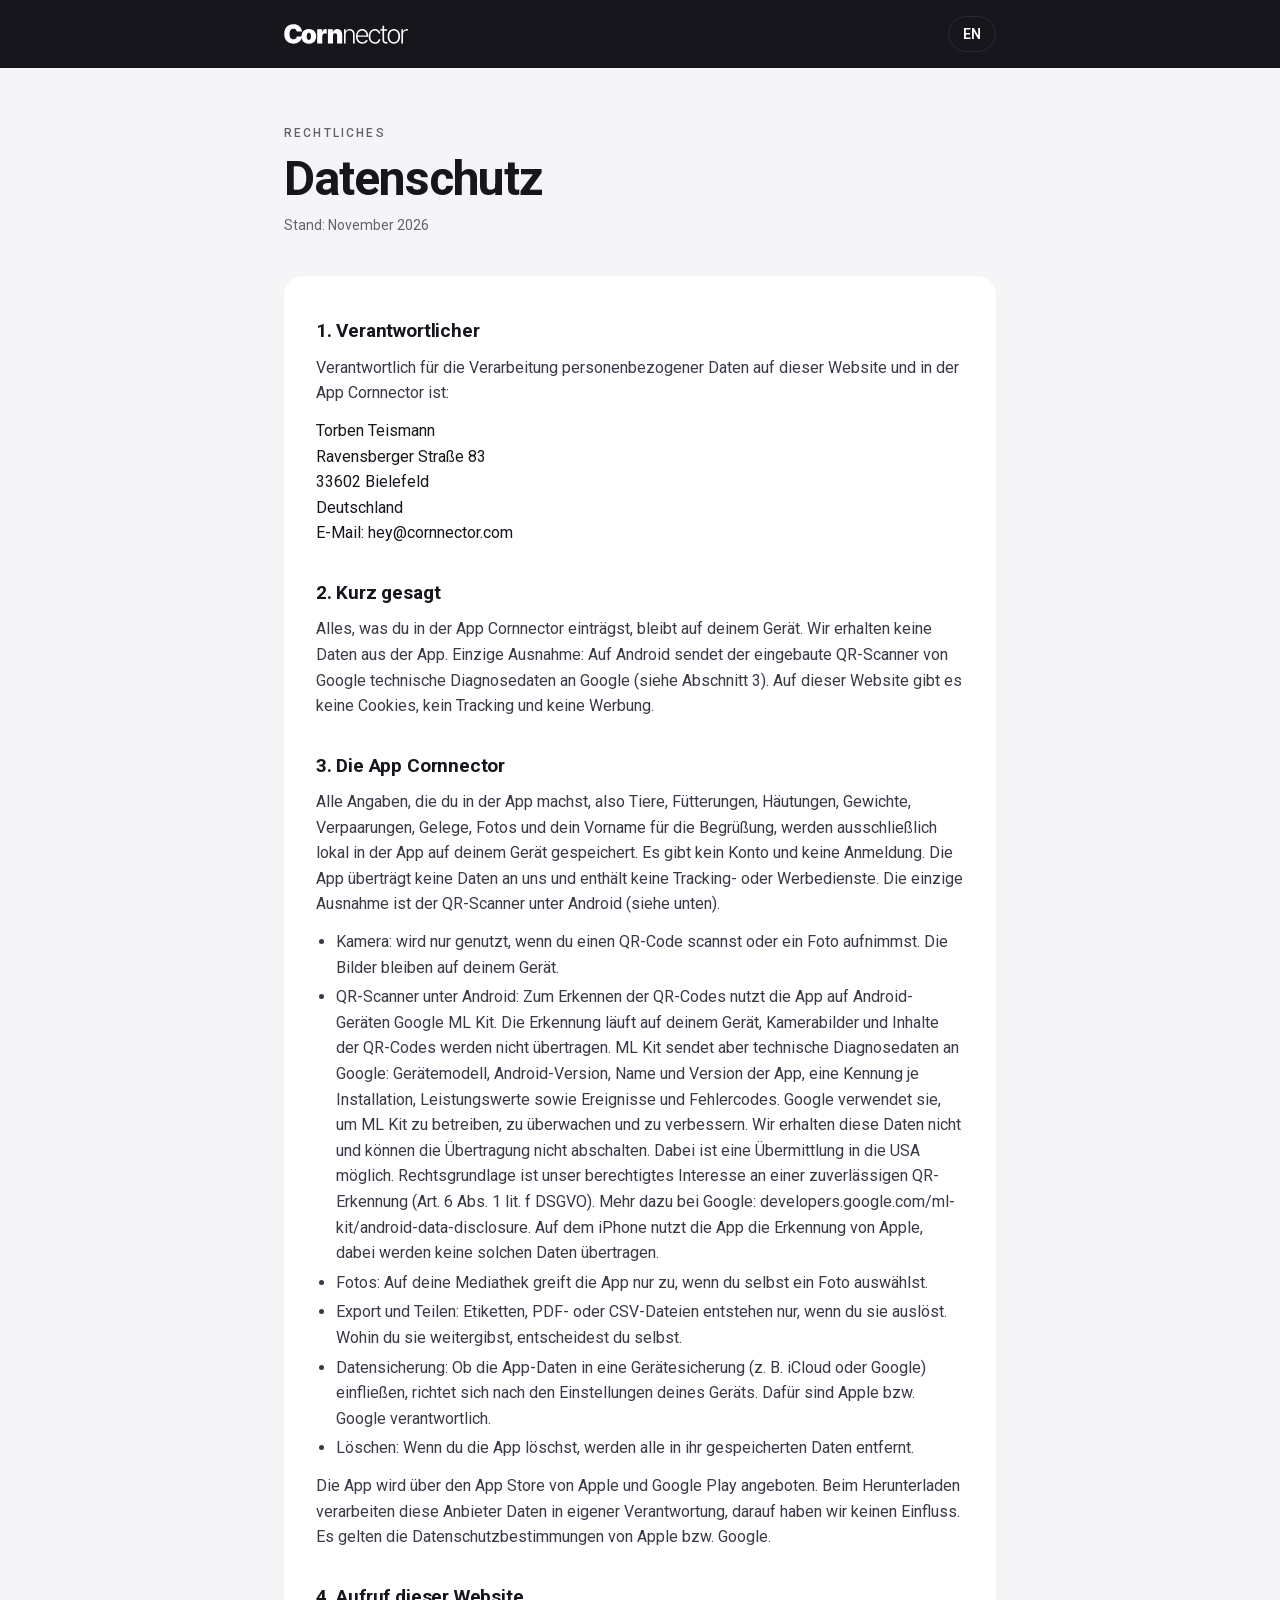
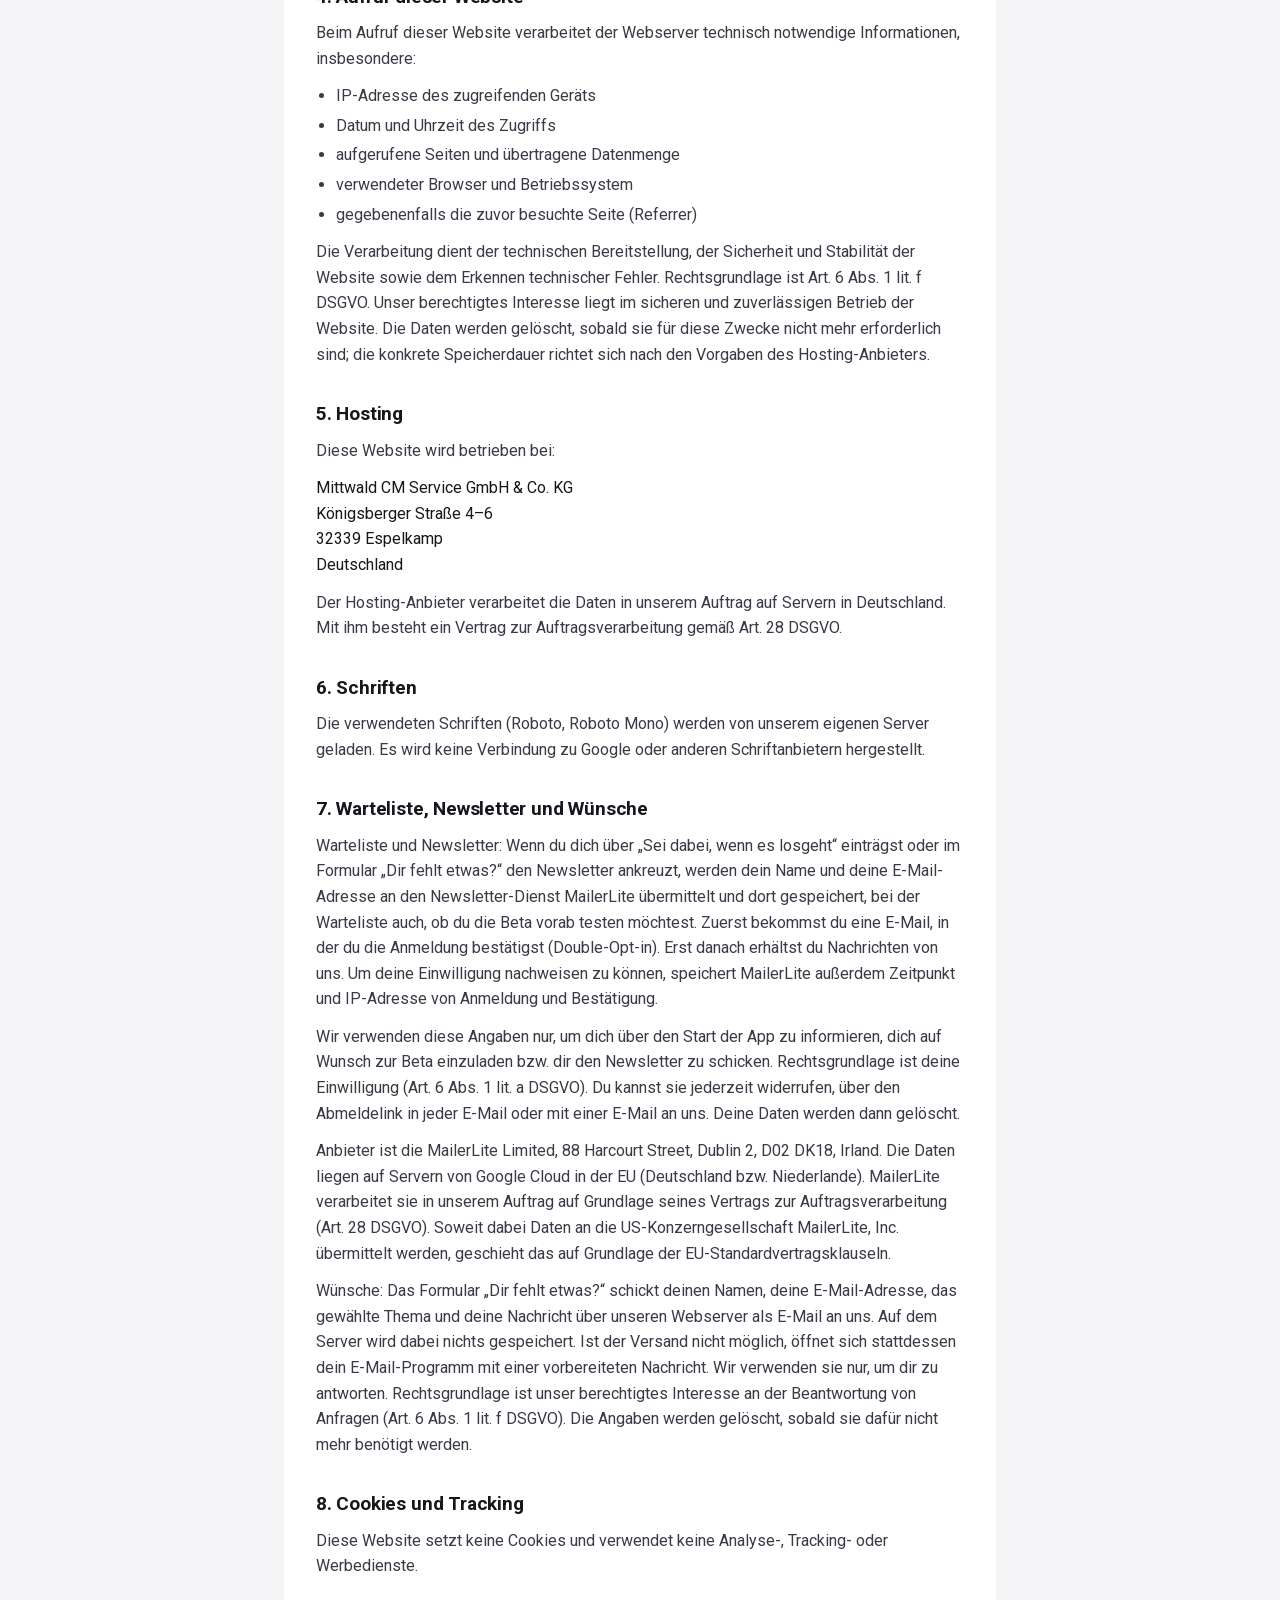
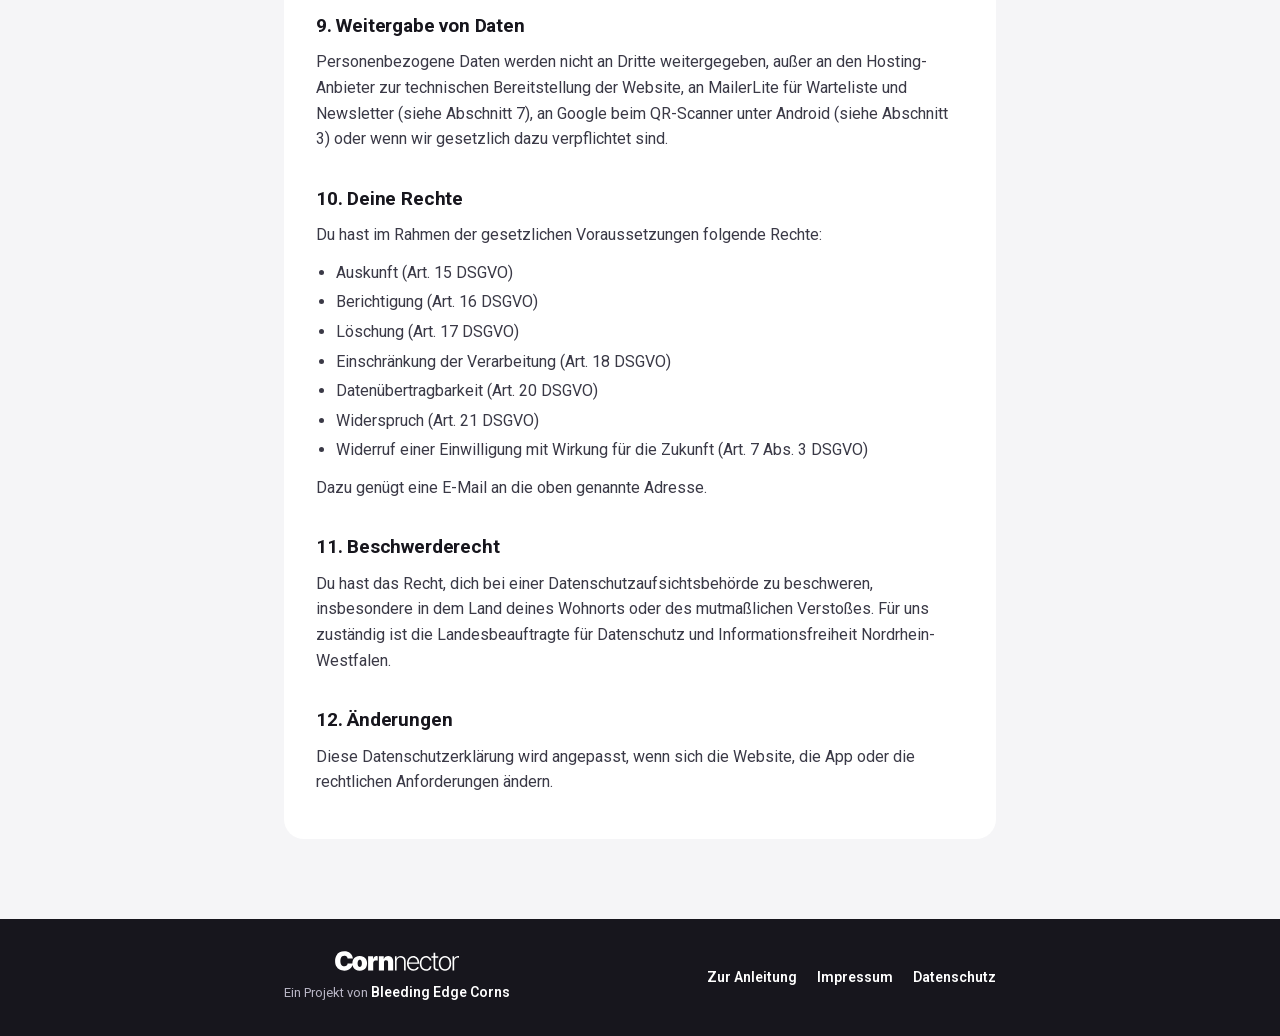
==== commit 3f24ffc6: "Datenschutz: Hinweis auf Google ML Kit unter Android Co-Authored-By: Claude Opus 5.5 <noreply@anthro" ====
--- a/datenschutz/index.html
+++ b/datenschutz/index.html
@@ -47,10 +47,10 @@
 <p>Verantwortlich für die Verarbeitung personenbezogener Daten auf dieser Website und in der App Cornnector ist:</p>
 <p class="adr">Torben Teismann<br>Ravensberger Straße 83<br>33602 Bielefeld<br>Deutschland<br>E-Mail: hey@cornnector.com</p>
 <h2>2. Kurz gesagt</h2>
-<p>Die App Cornnector erfasst keine personenbezogenen Daten. Alles, was du in der App einträgst, bleibt auf deinem Gerät. Auf dieser Website gibt es keine Cookies, kein Tracking und keine Werbung.</p>
+<p>Alles, was du in der App Cornnector einträgst, bleibt auf deinem Gerät. Wir erhalten keine Daten aus der App. Einzige Ausnahme: Auf Android sendet der eingebaute QR-Scanner von Google technische Diagnosedaten an Google (siehe Abschnitt 3). Auf dieser Website gibt es keine Cookies, kein Tracking und keine Werbung.</p>
 <h2>3. Die App Cornnector</h2>
-<p>Alle Angaben, die du in der App machst, also Tiere, Fütterungen, Häutungen, Gewichte, Verpaarungen, Gelege, Fotos und dein Vorname für die Begrüßung, werden ausschließlich lokal in der App auf deinem Gerät gespeichert. Es gibt kein Konto und keine Anmeldung. Die App überträgt keine Daten an uns oder an Dritte und enthält keine Analyse-, Tracking- oder Werbedienste.</p>
-<ul><li>Kamera: wird nur genutzt, wenn du einen QR-Code scannst oder ein Foto aufnimmst. Die Bilder bleiben auf deinem Gerät.</li><li>Fotos: Auf deine Mediathek greift die App nur zu, wenn du selbst ein Foto auswählst.</li><li>Export und Teilen: Etiketten, PDF- oder CSV-Dateien entstehen nur, wenn du sie auslöst. Wohin du sie weitergibst, entscheidest du selbst.</li><li>Datensicherung: Ob die App-Daten in eine Gerätesicherung (z. B. iCloud oder Google) einfließen, richtet sich nach den Einstellungen deines Geräts. Dafür sind Apple bzw. Google verantwortlich.</li><li>Löschen: Wenn du die App löschst, werden alle in ihr gespeicherten Daten entfernt.</li></ul>
+<p>Alle Angaben, die du in der App machst, also Tiere, Fütterungen, Häutungen, Gewichte, Verpaarungen, Gelege, Fotos und dein Vorname für die Begrüßung, werden ausschließlich lokal in der App auf deinem Gerät gespeichert. Es gibt kein Konto und keine Anmeldung. Die App überträgt keine Daten an uns und enthält keine Tracking- oder Werbedienste. Die einzige Ausnahme ist der QR-Scanner unter Android (siehe unten).</p>
+<ul><li>Kamera: wird nur genutzt, wenn du einen QR-Code scannst oder ein Foto aufnimmst. Die Bilder bleiben auf deinem Gerät.</li><li>QR-Scanner unter Android: Zum Erkennen der QR-Codes nutzt die App auf Android-Geräten Google ML Kit. Die Erkennung läuft auf deinem Gerät, Kamerabilder und Inhalte der QR-Codes werden nicht übertragen. ML Kit sendet aber technische Diagnosedaten an Google: Gerätemodell, Android-Version, Name und Version der App, eine Kennung je Installation, Leistungswerte sowie Ereignisse und Fehlercodes. Google verwendet sie, um ML Kit zu betreiben, zu überwachen und zu verbessern. Wir erhalten diese Daten nicht und können die Übertragung nicht abschalten. Dabei ist eine Übermittlung in die USA möglich. Rechtsgrundlage ist unser berechtigtes Interesse an einer zuverlässigen QR-Erkennung (Art. 6 Abs. 1 lit. f DSGVO). Mehr dazu bei Google: developers.google.com/ml-kit/android-data-disclosure. Auf dem iPhone nutzt die App die Erkennung von Apple, dabei werden keine solchen Daten übertragen.</li><li>Fotos: Auf deine Mediathek greift die App nur zu, wenn du selbst ein Foto auswählst.</li><li>Export und Teilen: Etiketten, PDF- oder CSV-Dateien entstehen nur, wenn du sie auslöst. Wohin du sie weitergibst, entscheidest du selbst.</li><li>Datensicherung: Ob die App-Daten in eine Gerätesicherung (z. B. iCloud oder Google) einfließen, richtet sich nach den Einstellungen deines Geräts. Dafür sind Apple bzw. Google verantwortlich.</li><li>Löschen: Wenn du die App löschst, werden alle in ihr gespeicherten Daten entfernt.</li></ul>
 <p>Die App wird über den App Store von Apple und Google Play angeboten. Beim Herunterladen verarbeiten diese Anbieter Daten in eigener Verantwortung, darauf haben wir keinen Einfluss. Es gelten die Datenschutzbestimmungen von Apple bzw. Google.</p>
 <h2>4. Aufruf dieser Website</h2>
 <p>Beim Aufruf dieser Website verarbeitet der Webserver technisch notwendige Informationen, insbesondere:</p>
@@ -70,7 +70,7 @@
 <h2>8. Cookies und Tracking</h2>
 <p>Diese Website setzt keine Cookies und verwendet keine Analyse-, Tracking- oder Werbedienste.</p>
 <h2>9. Weitergabe von Daten</h2>
-<p>Personenbezogene Daten werden nicht an Dritte weitergegeben, außer an den Hosting-Anbieter zur technischen Bereitstellung der Website, an MailerLite für Warteliste und Newsletter (siehe Abschnitt 7) oder wenn wir gesetzlich dazu verpflichtet sind.</p>
+<p>Personenbezogene Daten werden nicht an Dritte weitergegeben, außer an den Hosting-Anbieter zur technischen Bereitstellung der Website, an MailerLite für Warteliste und Newsletter (siehe Abschnitt 7), an Google beim QR-Scanner unter Android (siehe Abschnitt 3) oder wenn wir gesetzlich dazu verpflichtet sind.</p>
 <h2>10. Deine Rechte</h2>
 <p>Du hast im Rahmen der gesetzlichen Voraussetzungen folgende Rechte:</p>
 <ul><li>Auskunft (Art. 15 DSGVO)</li><li>Berichtigung (Art. 16 DSGVO)</li><li>Löschung (Art. 17 DSGVO)</li><li>Einschränkung der Verarbeitung (Art. 18 DSGVO)</li><li>Datenübertragbarkeit (Art. 20 DSGVO)</li><li>Widerspruch (Art. 21 DSGVO)</li><li>Widerruf einer Einwilligung mit Wirkung für die Zukunft (Art. 7 Abs. 3 DSGVO)</li></ul>
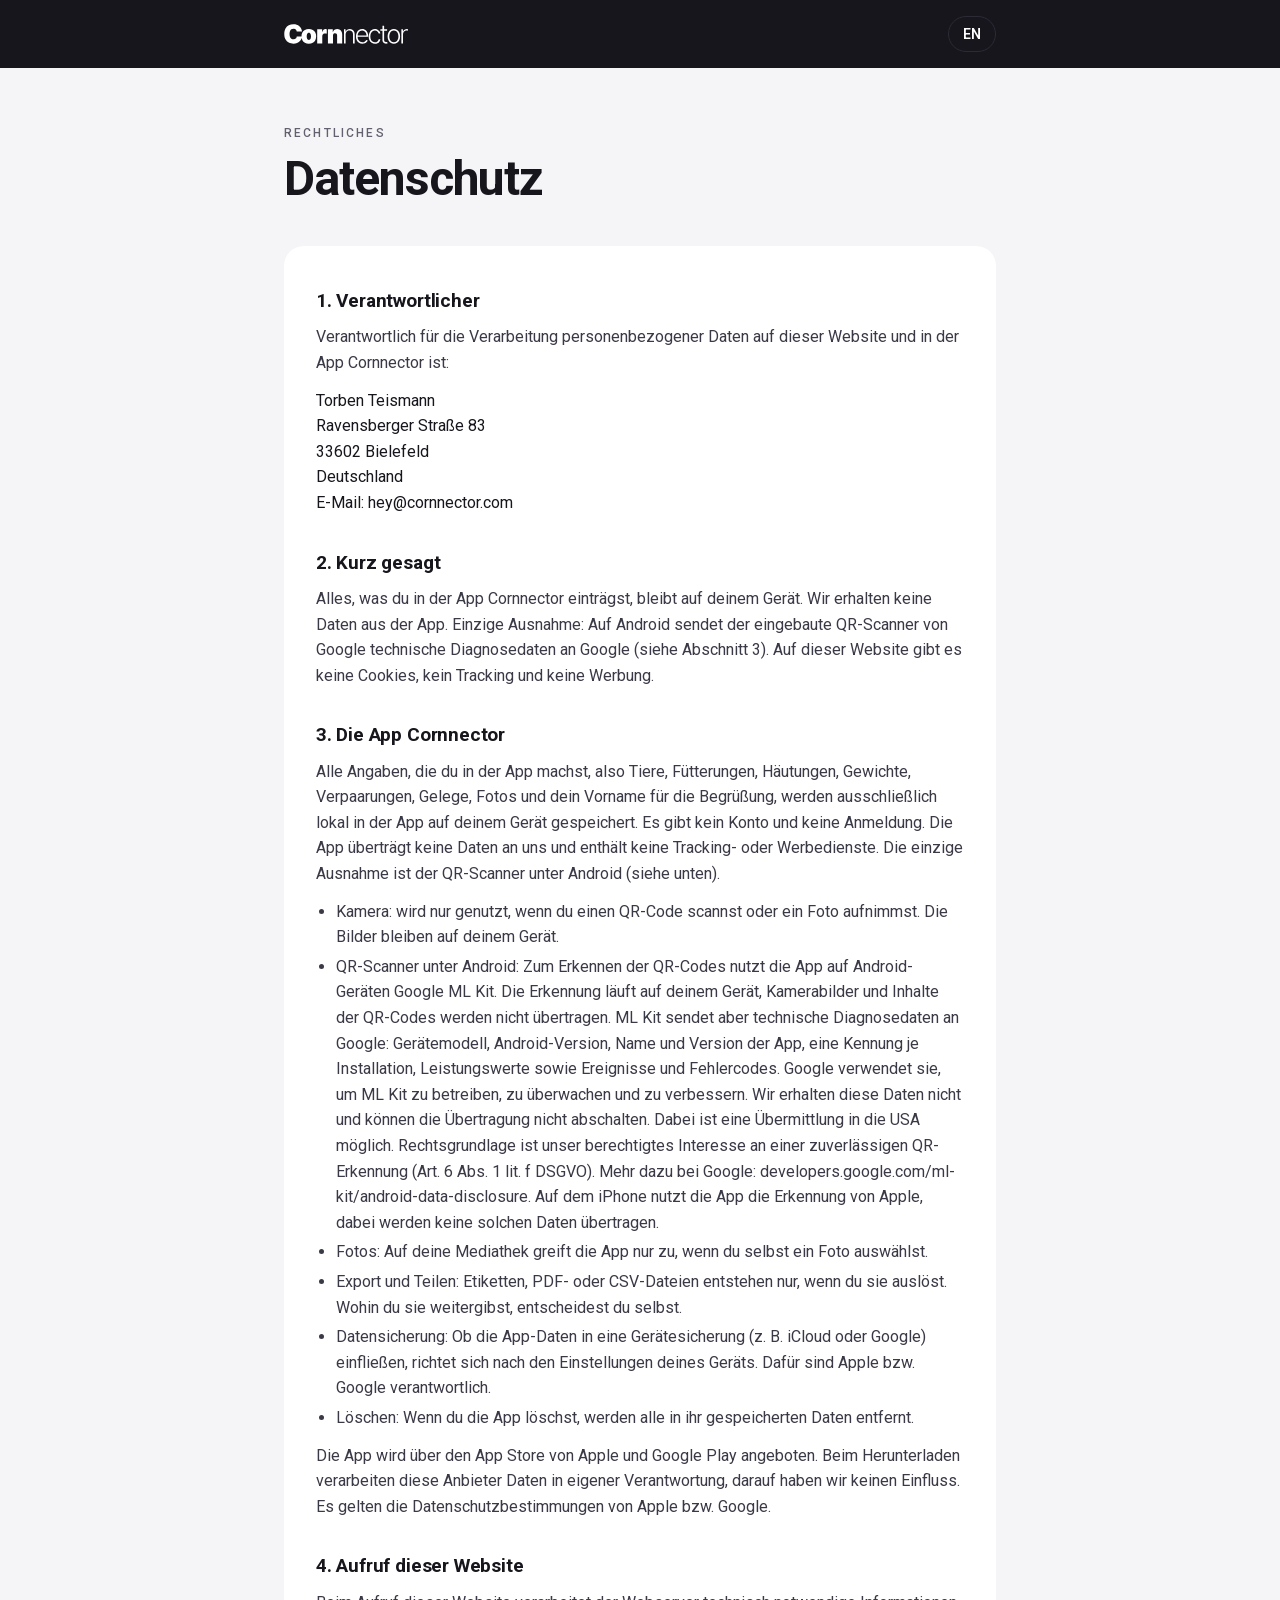
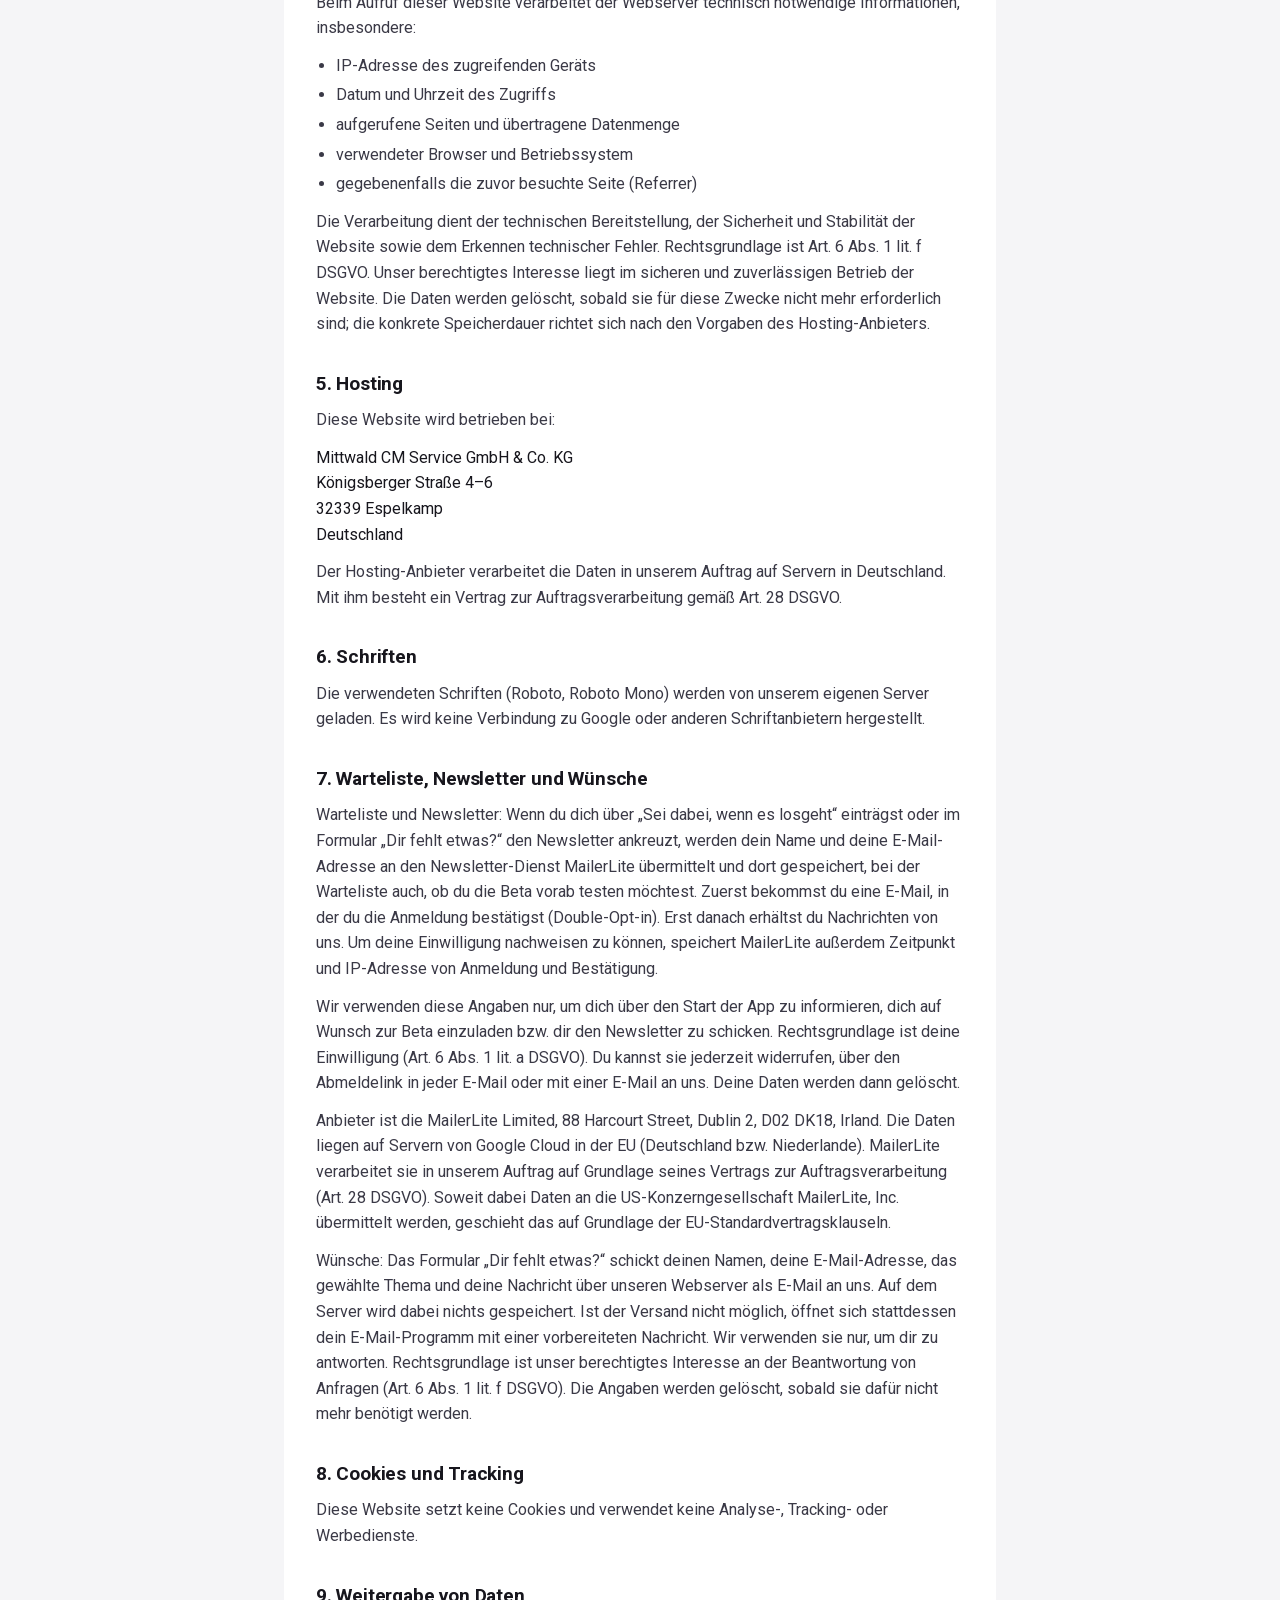
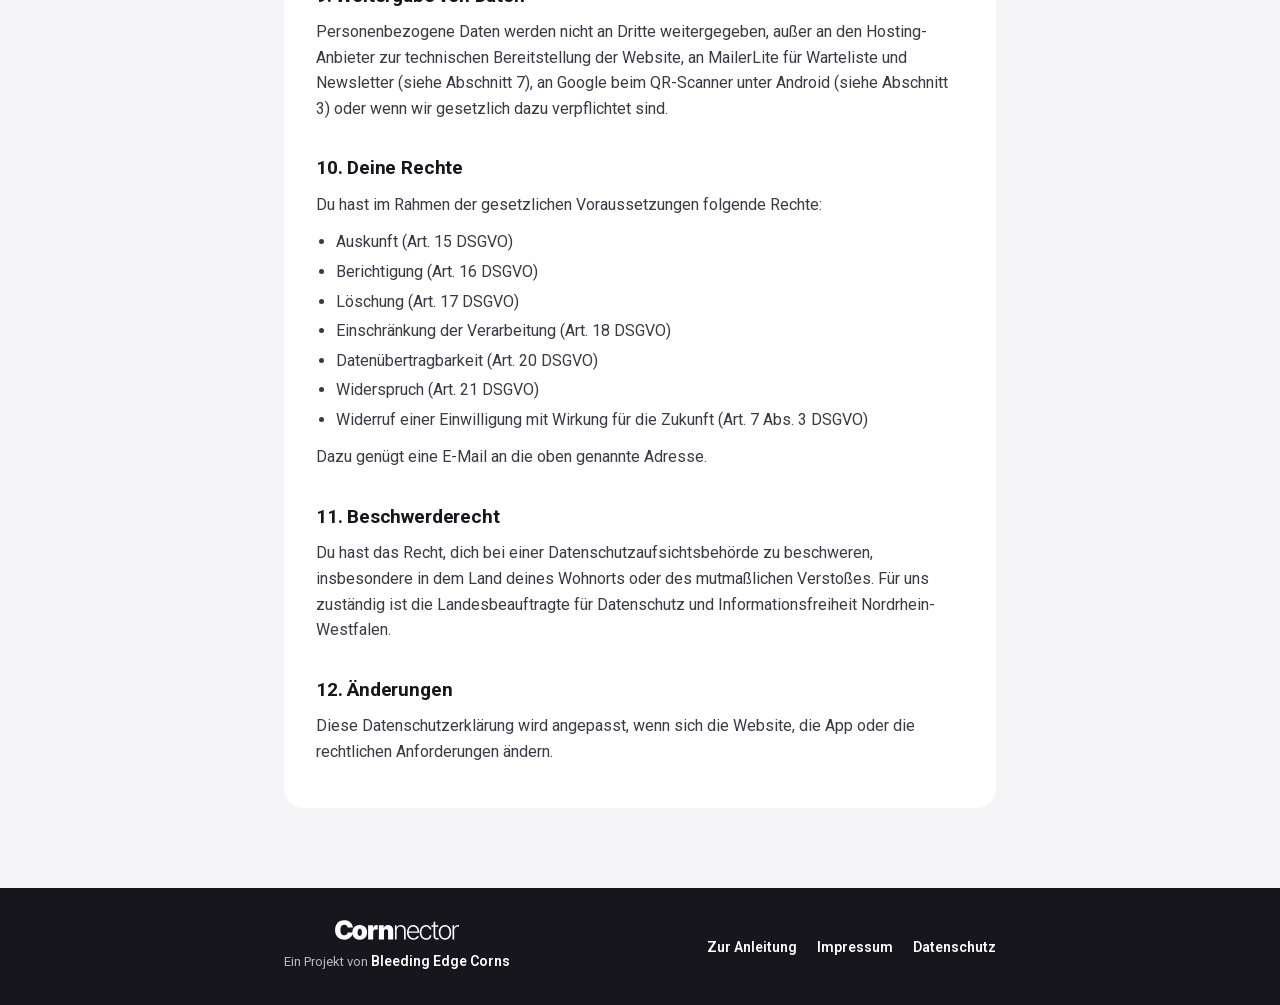
==== commit d77a0e2d: "Ohne Stand-Datum Co-Authored-By: Claude Opus 5.5 <noreply@anthropic.com>" ====
--- a/datenschutz/index.html
+++ b/datenschutz/index.html
@@ -23,8 +23,7 @@
 .lang{border:1px solid #2c2a35;border-radius:99px;padding:6px 14px}
 main{padding:56px 0 80px}
 .eb{font-size:12px;letter-spacing:.18em;text-transform:uppercase;font-weight:500;color:var(--muted);margin:0 0 10px}
-h1{font-size:clamp(34px,6vw,48px);line-height:1.1;letter-spacing:-.02em;color:var(--ink);margin:0 0 8px;font-weight:700}
-.stand{color:var(--muted);margin:0 0 40px;font-size:14px}
+h1{font-size:clamp(34px,6vw,48px);line-height:1.1;letter-spacing:-.02em;color:var(--ink);margin:0 0 40px;font-weight:700}
 .card{background:#fff;border-radius:20px;padding:8px 32px 32px}
 h2{font-size:19px;color:var(--ink);margin:32px 0 8px;font-weight:700;letter-spacing:-.01em}
 p{margin:0 0 12px}ul{margin:0 0 12px;padding-left:20px}li{margin:4px 0}
@@ -41,7 +40,6 @@
 <main><div class="in">
 <p class="eb">Rechtliches</p>
 <h1>Datenschutz</h1>
-<p class="stand">Stand: November 2026</p>
 <div class="card">
 <h2>1. Verantwortlicher</h2>
 <p>Verantwortlich für die Verarbeitung personenbezogener Daten auf dieser Website und in der App Cornnector ist:</p>
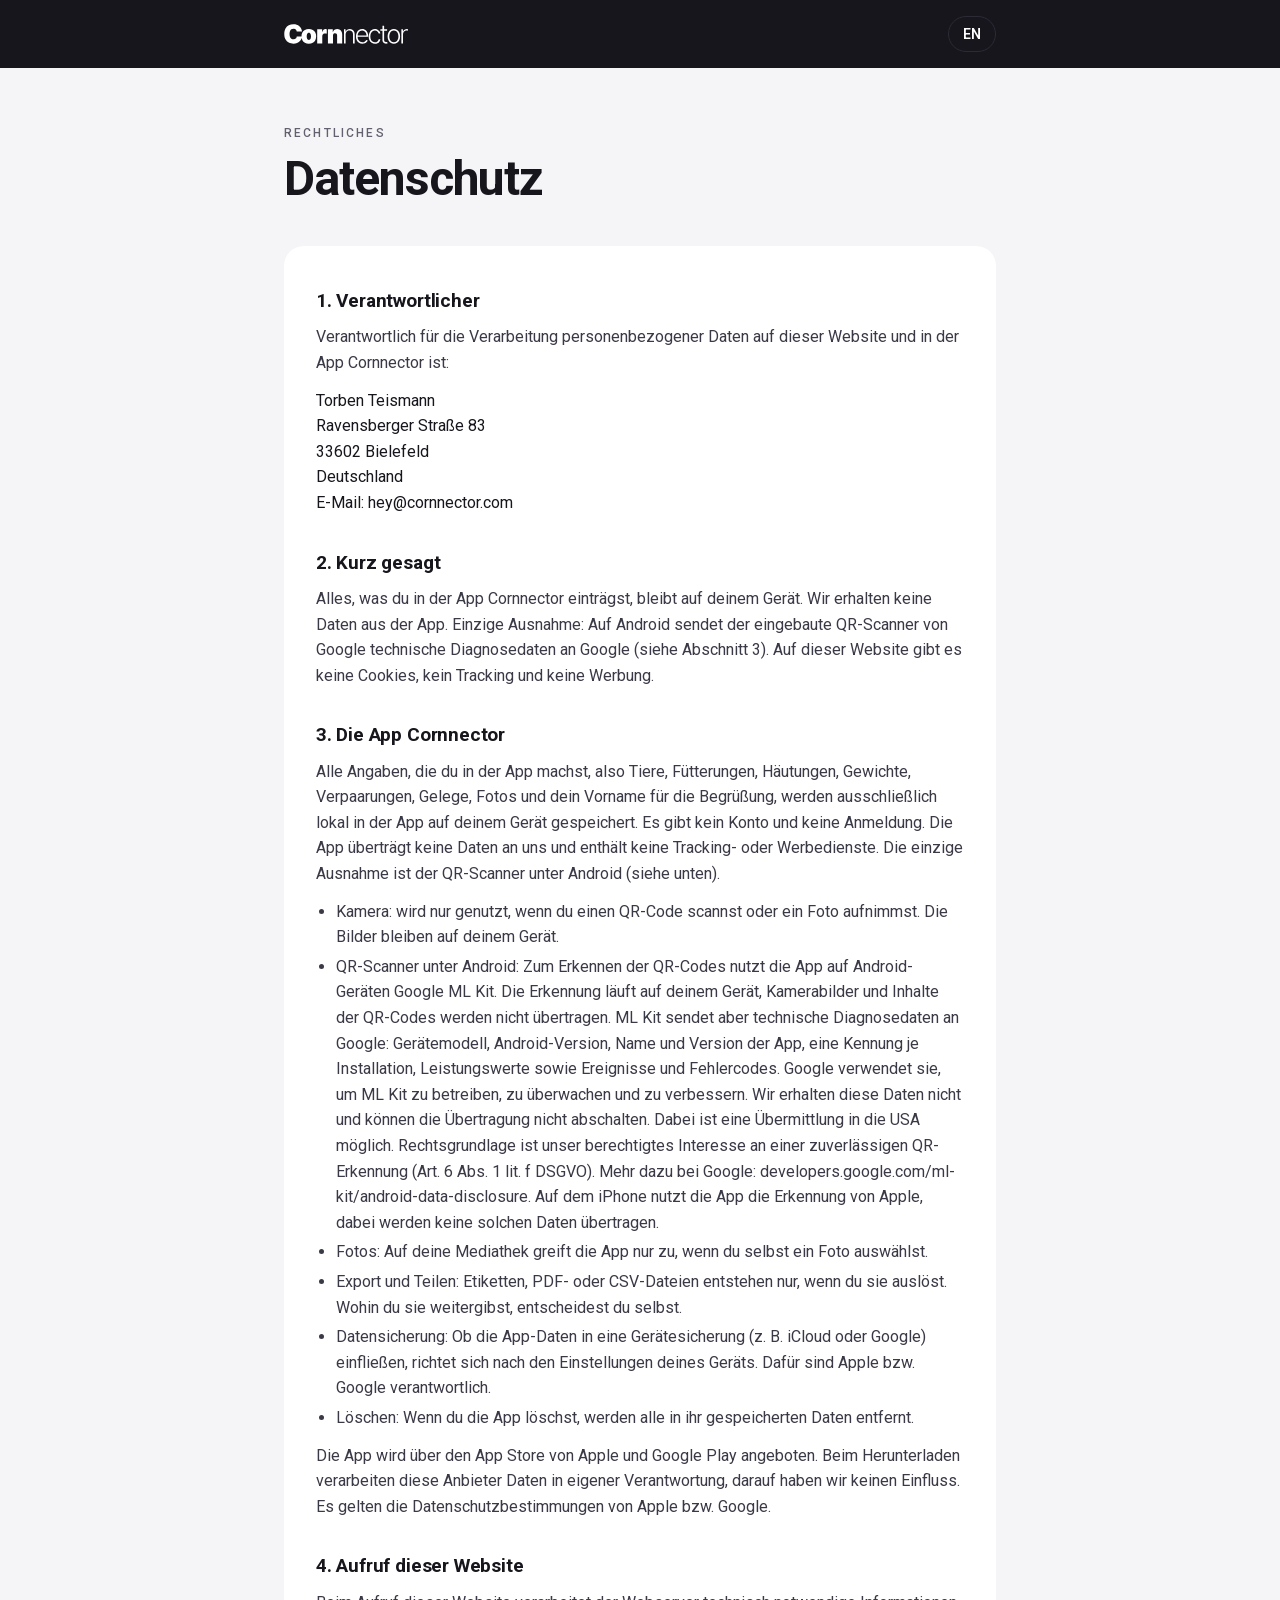
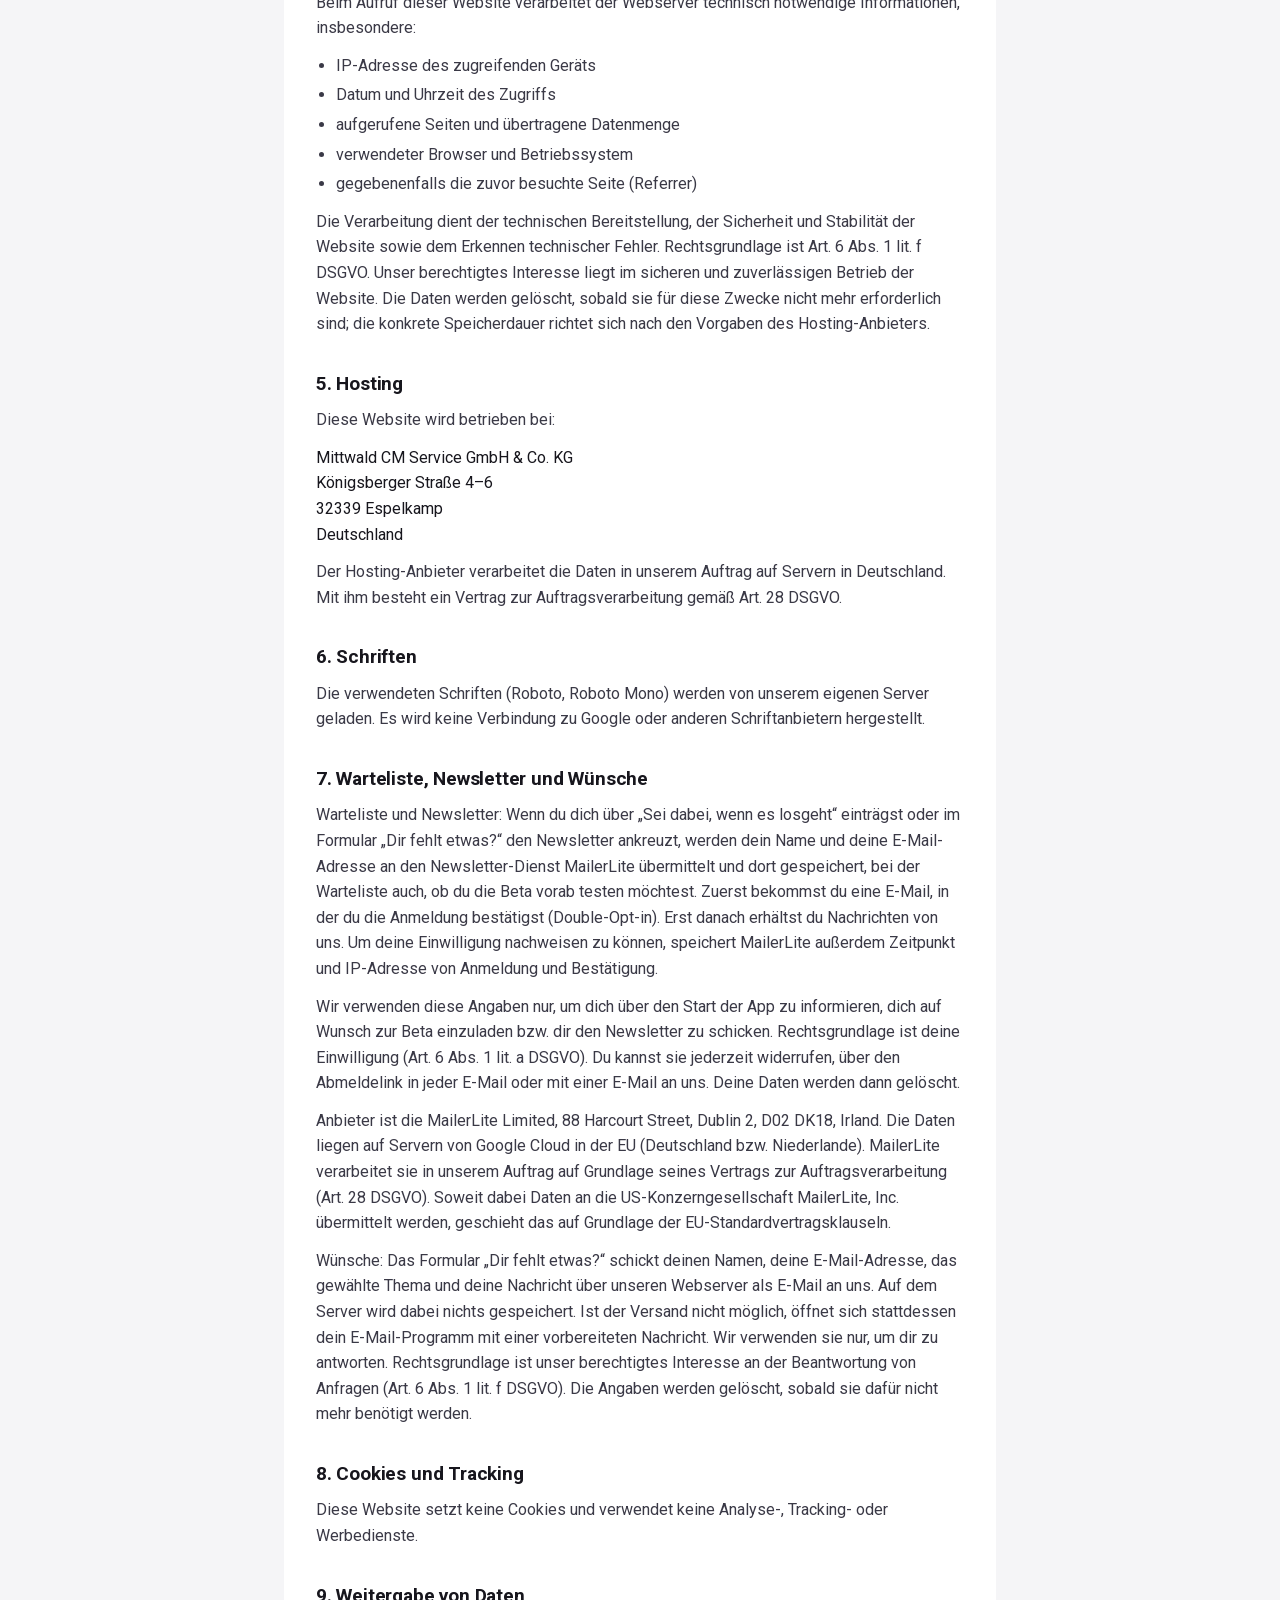
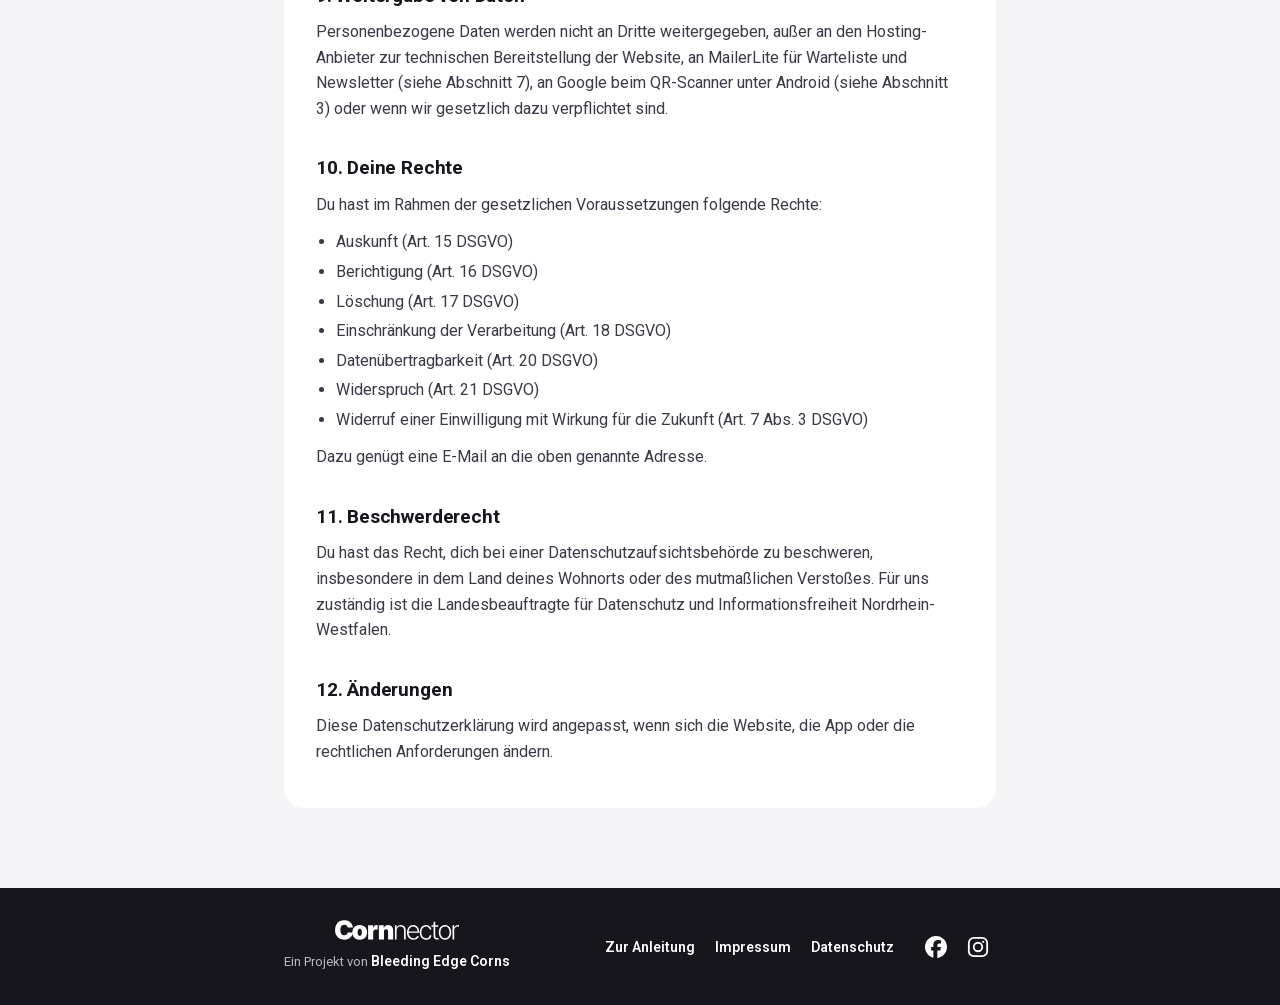
==== commit a1f8aec8: "Footer: Facebook- und Instagram-Icons Co-Authored-By: Claude Opus 5.5 <noreply@anthropic.com>" ====
--- a/datenschutz/index.html
+++ b/datenschutz/index.html
@@ -30,7 +30,7 @@
 .adr{color:var(--ink)}.note{background:var(--bg);border-radius:12px;padding:12px 16px;margin-top:24px;font-size:14px}
 main a{color:var(--ink);font-weight:600}
 footer{font-size:14px;padding:32px 0}footer .in{display:flex;justify-content:space-between;align-items:center;gap:16px;flex-wrap:wrap}
-footer nav{display:flex;gap:20px;flex-wrap:wrap}
+footer nav{display:flex;gap:20px;flex-wrap:wrap;align-items:center}footer .socs{display:flex;gap:6px;margin-left:4px}footer a.soc{display:flex;align-items:center;justify-content:center;width:36px;height:36px;margin:-7px 0;border-radius:8px}footer a.soc:hover{opacity:.7}footer a.soc svg{display:block}
 .fbrand{display:flex;flex-direction:column;gap:10px}.fbrand span{font-size:13px}
 @media(max-width:560px){.card{padding:4px 20px 24px;border-radius:16px}main{padding:40px 0 56px}}
 </style>
@@ -79,6 +79,6 @@
 <p>Diese Datenschutzerklärung wird angepasst, wenn sich die Website, die App oder die rechtlichen Anforderungen ändern.</p>
 </div>
 </div></main>
-<footer><div class="in"><div class="fbrand"><img src="[data-uri]" alt="Cornnector"><span>Ein Projekt von <a href="https://www.bleeding-edge-corns.com/">Bleeding Edge Corns</a></span></div><nav><a href="../">Zur Anleitung</a><a href="../impressum/">Impressum</a><a href="../datenschutz/">Datenschutz</a></nav></div></footer>
+<footer><div class="in"><div class="fbrand"><img src="[data-uri]" alt="Cornnector"><span>Ein Projekt von <a href="https://www.bleeding-edge-corns.com/">Bleeding Edge Corns</a></span></div><nav><a href="../">Zur Anleitung</a><a href="../impressum/">Impressum</a><a href="../datenschutz/">Datenschutz</a><span class="socs"><a class="soc" href="https://www.facebook.com/profile.php?id=61596199362945" aria-label="Facebook"><svg viewBox="0 0 24 24" width="22" height="22" fill="#fff" aria-hidden="true"><path d="M9.101 23.691v-7.98H6.627v-3.667h2.474v-1.58c0-4.085 1.848-5.978 5.858-5.978.401 0 .955.042 1.468.103a8.68 8.68 0 0 1 1.141.195v3.325a8.623 8.623 0 0 0-.653-.036 26.805 26.805 0 0 0-.733-.009c-.707 0-1.259.096-1.675.309a1.686 1.686 0 0 0-.679.622c-.258.42-.374.995-.374 1.752v1.297h3.919l-.386 2.103-.287 1.564h-3.246v8.245C19.396 23.238 24 18.179 24 12.044c0-6.627-5.373-12-12-12s-12 5.373-12 12c0 5.628 3.874 10.35 9.101 11.647Z"/></svg></a><a class="soc" href="https://www.instagram.com/corn.nector/" aria-label="Instagram"><svg viewBox="0 0 24 24" width="22" height="22" fill="none" stroke="#fff" stroke-width="2" aria-hidden="true"><rect x="2" y="2" width="20" height="20" rx="5.5"/><circle cx="12" cy="12" r="4.6"/><circle cx="17.7" cy="6.3" r="1.25" fill="#fff" stroke="none"/></svg></a></span></nav></div></footer>
 </body>
 </html>
